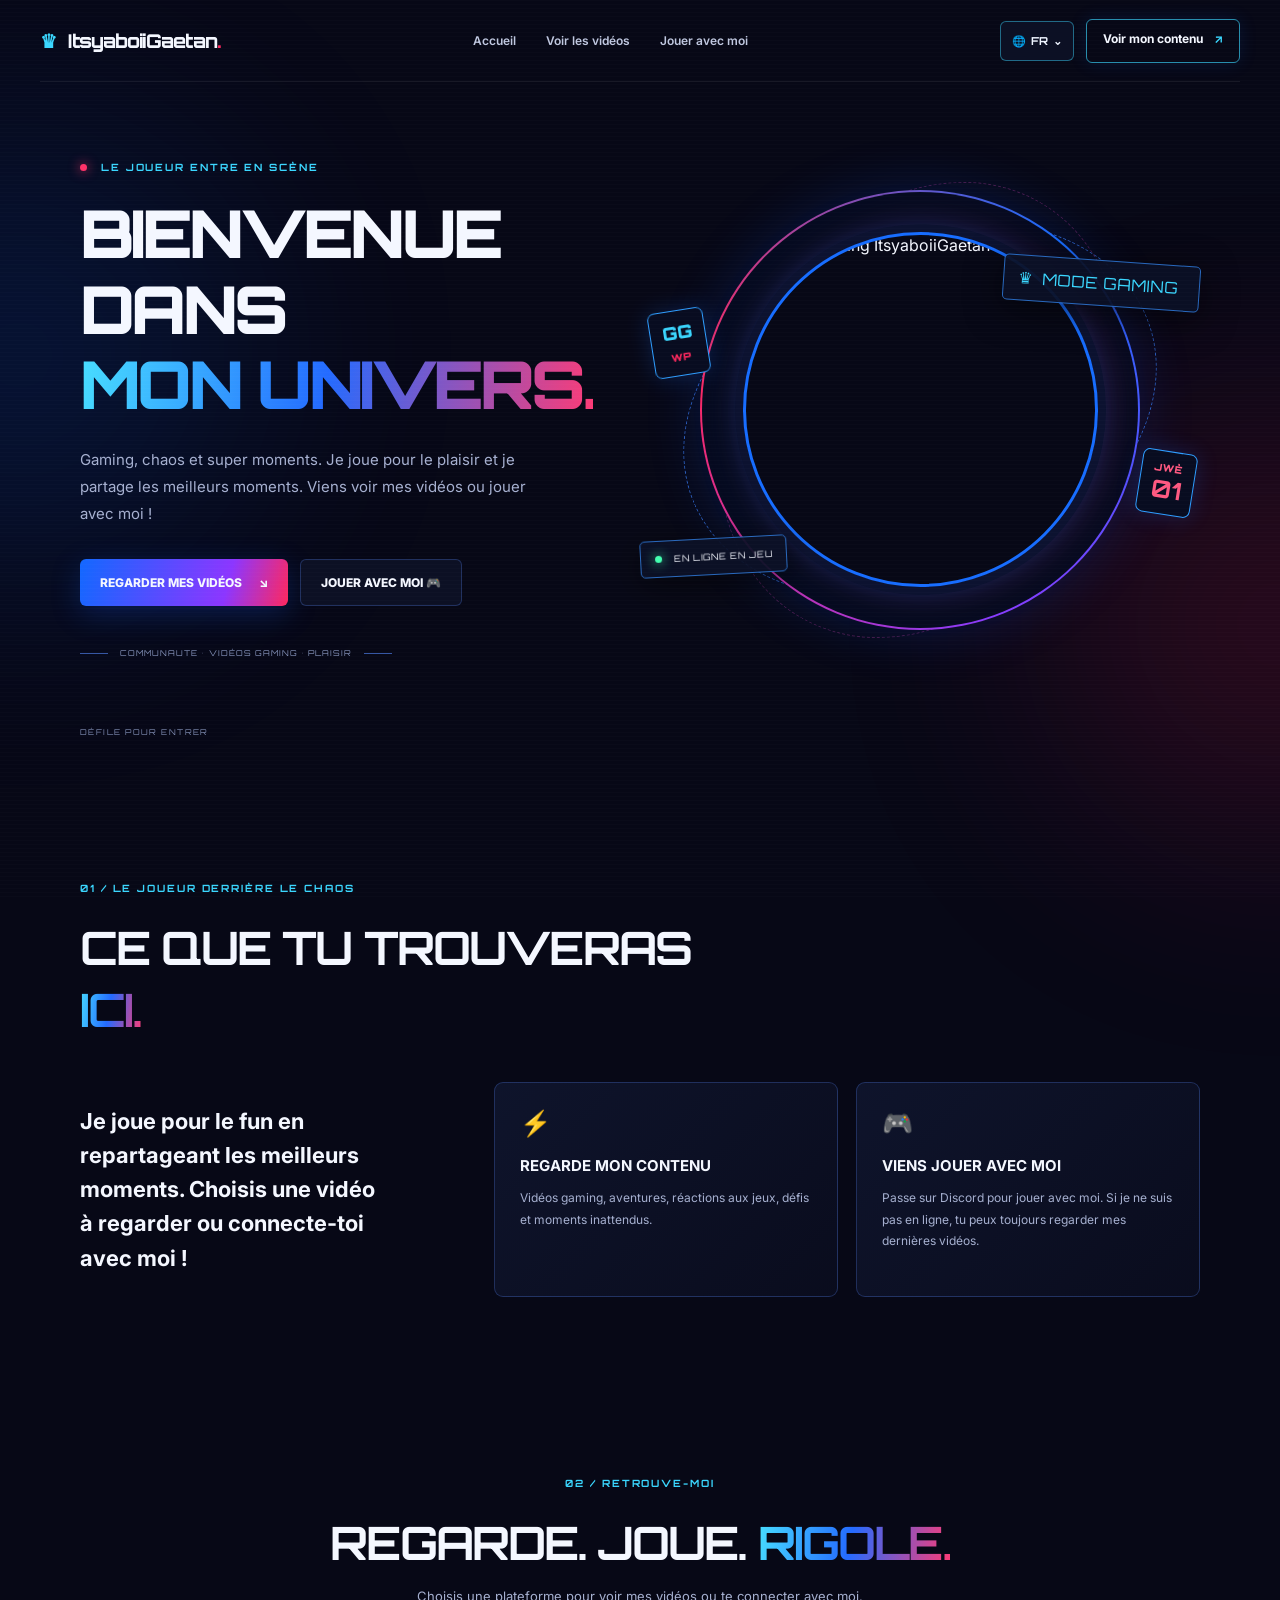
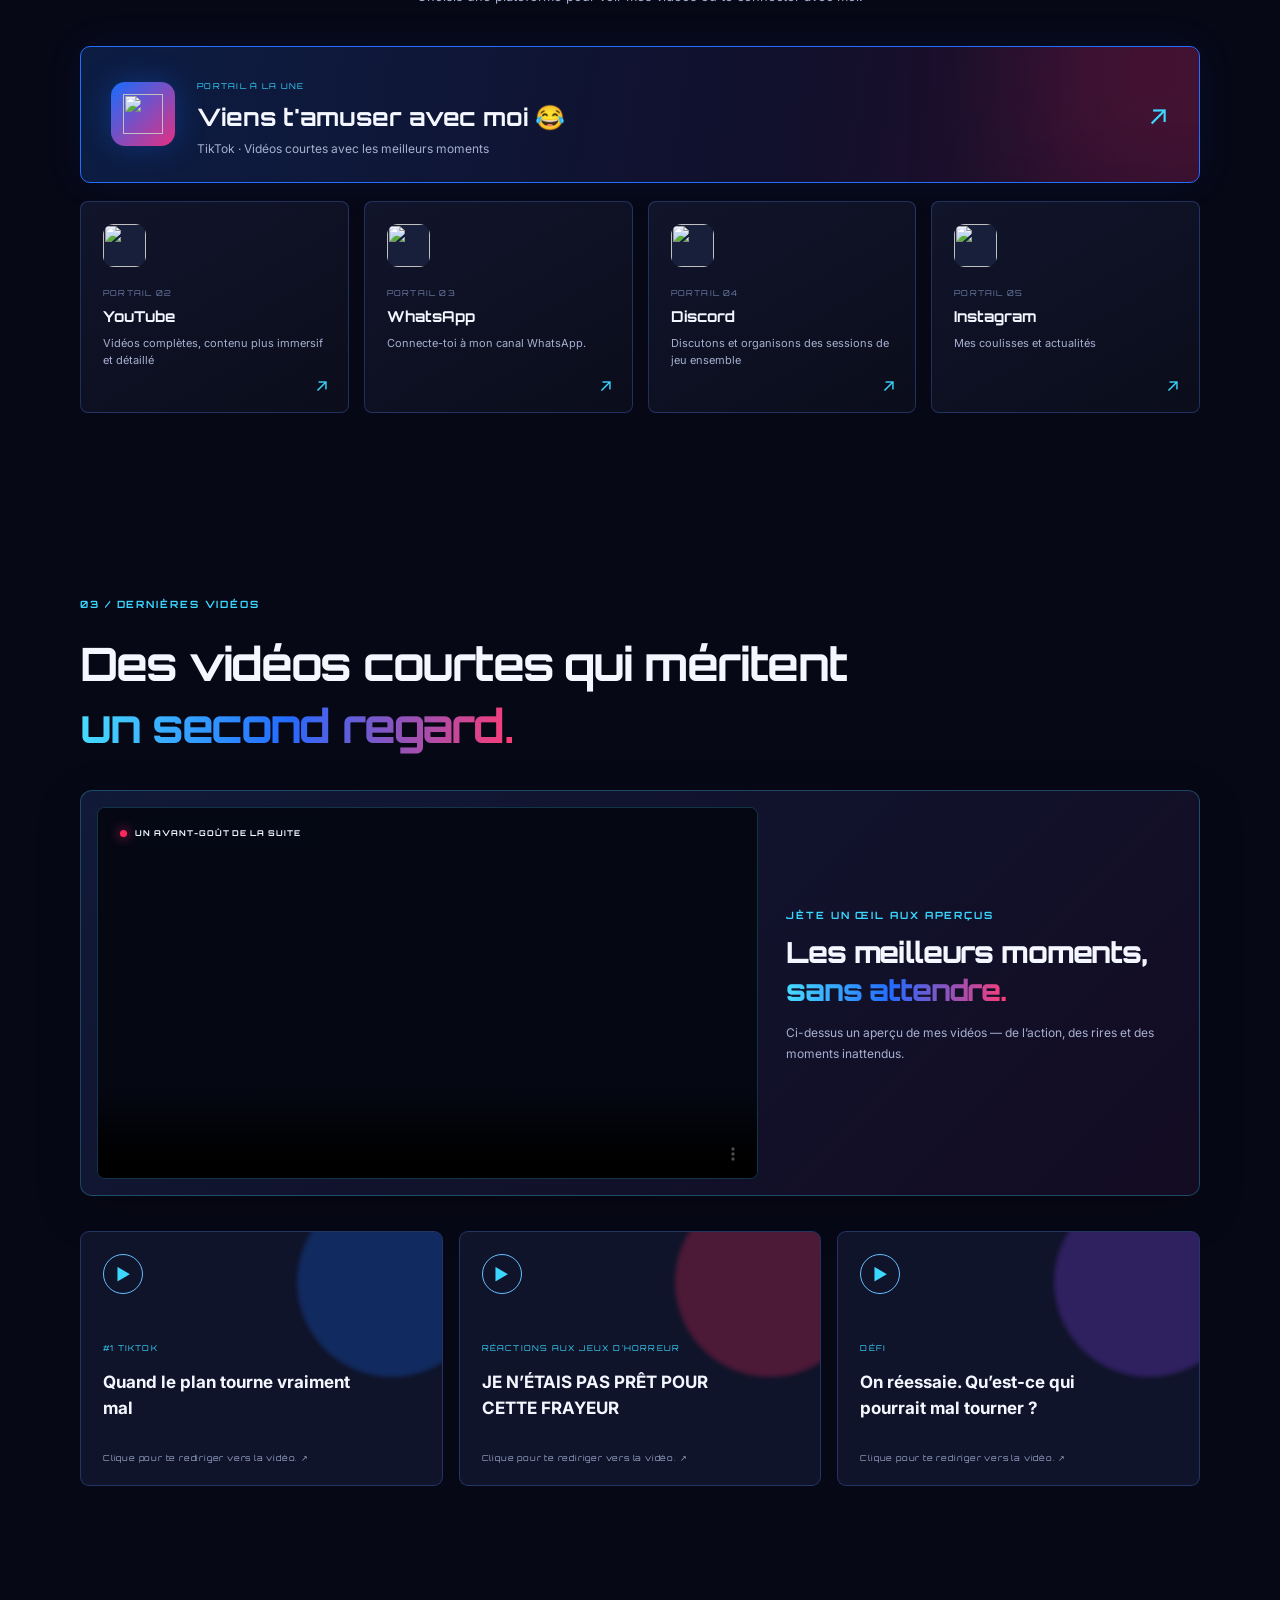
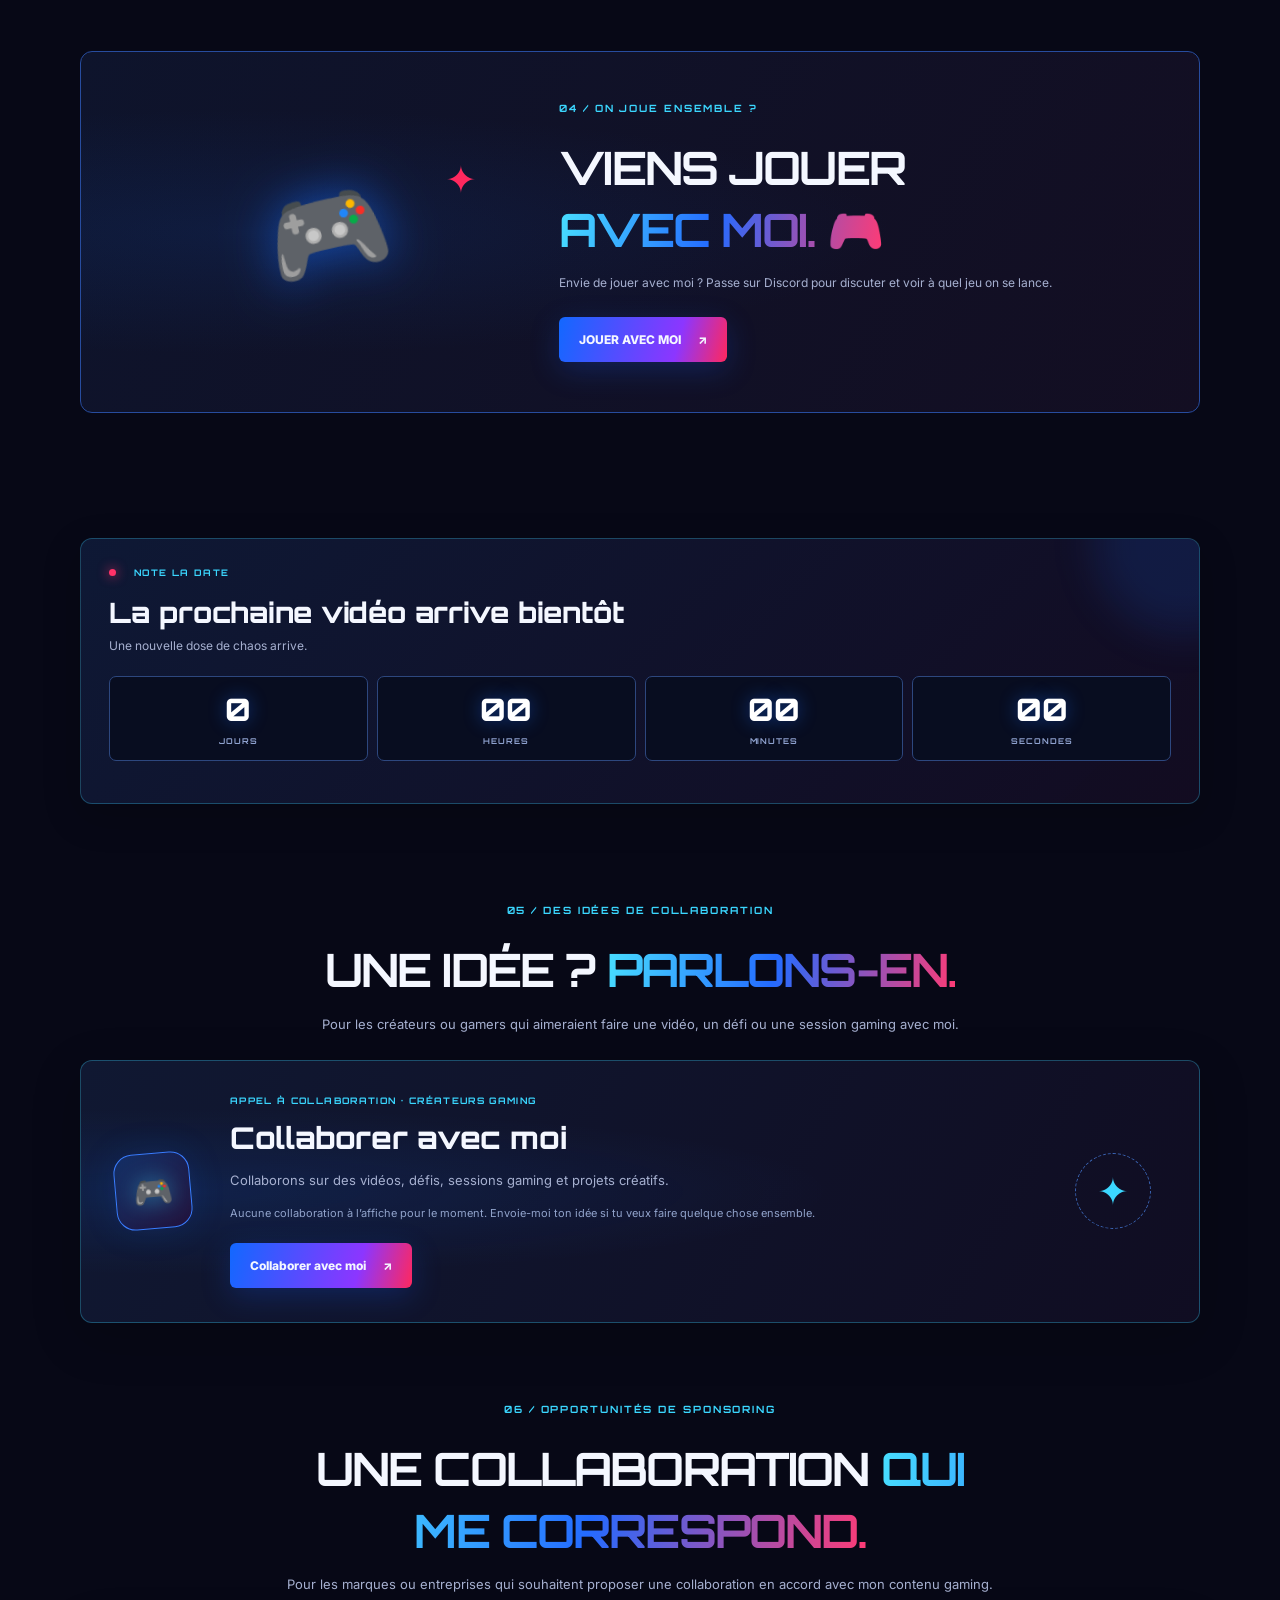
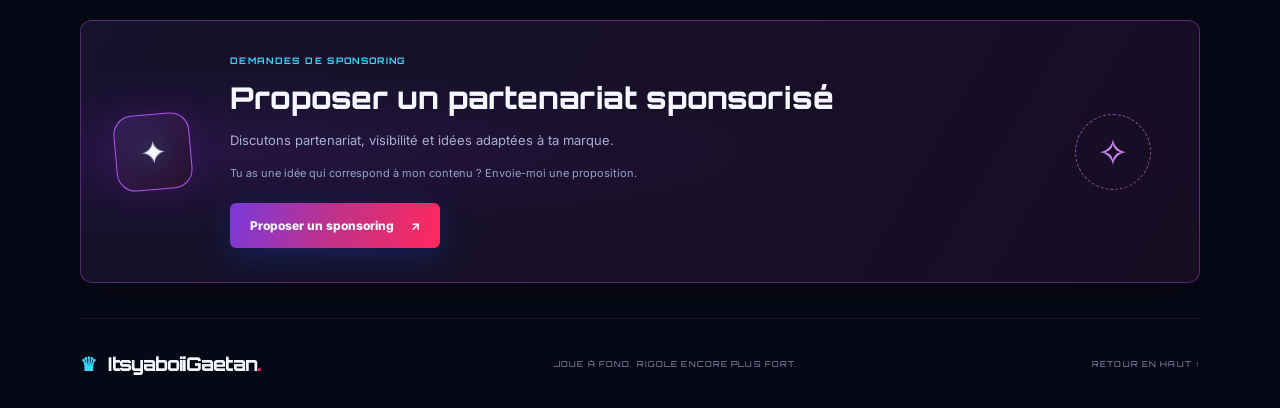
==== index.html @ 063cc1d4 "Upload website files" ====
<!doctype html>
<html lang="fr">
<head>
  <meta charset="utf-8">
  <meta name="viewport" content="width=device-width, initial-scale=1">
  <meta name="theme-color" content="#070816">
  <meta name="description" content="Gaming, vidéos drôles et aventures Roblox avec ItsyaboiiGaetan. Viens regarder mes vidéos ou jouer avec moi.">
  <title>ItsyaboiiGaetan | Gaming Link Page</title>
  <link rel="stylesheet" href="style.css">
  <script src="script.js" defer></script>
  <script src="features.js" defer></script>
  <script src="language.js" defer></script>
</head>
<body>

  <div class="ambient ambient-blue"></div>
  <div class="ambient ambient-red"></div>
  <div class="scanlines" aria-hidden="true"></div>
  <div class="floating-toys" aria-hidden="true">
    <span class="controller controller-one">🎮</span>
    <span class="controller controller-two">🕹️</span>
    <span class="controller controller-three">🎮</span>
    <span class="pixel pixel-one">✦</span>
    <span class="pixel pixel-two">✧</span>
  </div>

  <header class="topbar">
    <a class="wordmark" href="#home" aria-label="Paj dakèy ItsyaboiiGaetan"><span class="crown">♛</span> ItsyaboiiGaetan<span class="wordmark-dot">.</span></a>
    <nav aria-label="Navigasyon prensipal">
      <a href="#home" data-i18n="nav1">Akèy</a>
      <a href="#clips" data-i18n="nav2">Gade videyo</a>
      <a href="#community" data-i18n="nav3">Ann jwe</a>
    </nav>
    <div class="topbar-tools">
      <div class="language-switcher" role="group" aria-label="Chwazi lang">
        <button type="button" class="language-toggle" id="languageToggle" aria-label="Chanje lang" title="Chanje lang">🌐 <span id="currentLanguage">HT</span>⌄</button>
        <div class="language-menu" id="languageMenu" hidden>
          <button type="button" data-language="ht">🇭🇹 Kreyòl</button>
          <button type="button" data-language="fr">🇫🇷 Français</button>
          <button type="button" data-language="en">🇬🇧 English</button>
        </div>
      </div>
      <a class="top-cta" href="#clips" data-i18n="cta">Vin gade <span>↗</span></a>
    </div>
  </header>

  <main>
    <section class="hero section-wrap" id="home">
      <div class="hero-copy">
        <p class="eyebrow"><span class="live-dot"></span> PREMYE JWE A ANTRE</p>
        <h1 data-editable="Main headline" data-edit-type="rich">BYENVINI NAN<br><span class="gradient-text">MONN MWEN AN.</span></h1>
        <p class="hero-description" data-editable="Hero description">Jwèt, dezòd, moman komik ak echèk ou pap janm bliye. Chwazi pòtay ou epi vin fè pati istwa a.</p>
        <div class="hero-actions">
          <a class="button button-primary" href="#clips" data-editable="Main call-to-action" data-edit-type="link">GADE VIDEYO YO <span>↘</span></a>
          <a class="button button-ghost" href="#community">ANN JWÈT ANSANM 🎮</a>
        </div>
        <div class="hero-status"><span class="status-line"></span><span data-editable="Background game status">ROBLOX • VIDEYO KOUT • KOMINOTE</span><span class="status-line"></span></div>
      </div>
      <div class="hero-art">
        <div class="orbit orbit-outer"></div>
        <div class="orbit orbit-inner"></div>
        <div class="hero-ring"></div>
        <div class="hero-avatar-frame">
          <img src="assets/avatar.png" alt="Avatar gaming ItsyaboiiGaetan" class="hero-avatar" data-editable="Main avatar" data-edit-type="image">
        </div>
        <div class="floating-label label-top"><span>♛</span> <span data-editable="Floating background label 1">MÒD KREYATÈ</span></div>
        <div class="floating-label label-bottom"><span class="tiny-pulse"></span> <span data-editable="Floating background label 2">ANLIY NAN JWÈT LA</span></div>
        <div class="hero-sticker sticker-left" data-editable="GGWP background sticker">GG<br><small>WP</small></div>
        <div class="hero-sticker sticker-right" data-editable="Game background sticker">JWÈ<br><strong>01</strong></div>
      </div>
      <a class="scroll-cue" href="#universe"><span></span> DESANN POU ANTRE</a>
    </section>

    <section class="intro section-wrap" id="universe">
      <div class="section-heading">
        <p class="eyebrow">01 / JWÈ A KI DÈYÈ DEZÒD LA</p>
        <h2 data-editable="About heading" data-edit-type="rich">Se pa sèlman yon paj lyen.<br><span class="gradient-text">Se linivè mwen.</span></h2>
      </div>
      <div class="intro-grid">
        <p class="intro-lede" data-editable="About introduction">Se la videyo kout yo ye, ekip la reyini, epi pwochen moman komik la kòmanse.</p>
        <a class="intro-card glass-card" href="#clips">
          <span class="card-icon">⚡</span>
          <h3>Men sa w ap jwenn isit la</h3>
          <p>Montaj gaming komik, avanti Roblox, reyaksyon devan jwèt laterè, defi, ak moun ki fè chak sesyon pi bèl.</p>
        </a>
        <a class="intro-card glass-card" href="https://chat.whatsapp.com/HUxsLB0wQgkABOMzkRu976" target="_blank" rel="noopener noreferrer">
          <span class="card-icon">🎮</span>
          <h3>Chwazi pwochen mouvman ou</h3>
          <p>Ale sou yon platfòm, gade yon videyo kout, oswa rantre nan kominote a. Pwochen pòtay ou a jis anba a.</p>
        </a>
      </div>
    </section>

    <section class="portals section-wrap" id="links">
      <div class="section-heading centered">
        <p class="eyebrow">02 / CHWAZI PÒTAY OU</p>
        <h2 data-editable="Links section heading" data-edit-type="rich">Ki kote n ap <span class="gradient-text">ale?</span></h2>
        <p class="section-subtitle">Pwochen klik ou a ap kòmanse avanti a.</p>
      </div>
      <a class="featured-link" href="https://www.tiktok.com/@itsyaboiigaetan?is_from_webapp=1&sender_device=pc" target="_blank" rel="noopener noreferrer" data-link="tiktok" data-editable="Featured link" data-edit-type="link">
        <div class="featured-icon"><img class="featured-brand-icon" src="assets/tik-tok_icon.png" alt="" aria-hidden="true"></div>
        <div class="featured-copy">
          <span class="featured-tag"><span class="live-dot"></span> PÒTAY AN VEDÈ</span>
          <h3 data-editable="Featured link title">Gade dènye dezòd la</h3>
          <p data-editable="Featured link description">TikTok · Moman komik, montaj ak videyo kout</p>
        </div>
        <div class="featured-arrow">↗</div>
        <div class="featured-glow"></div>
      </a>
      <div class="portal-grid">
        <a class="portal-card" href="https://www.youtube.com/@ItsyaboiiGaetan" target="_blank" rel="noopener noreferrer" data-link="youtube" data-editable="YouTube card" data-edit-type="link">
          <img class="portal-icon" src="assets/youtube_icon.png" alt="" aria-hidden="true"><span class="portal-number">PÒTAY 02</span><h3>YouTube</h3><p>Videyo konplè ak istwa gaming</p><span class="portal-arrow">↗</span>
        </a>
        <a class="portal-card" href="https://chat.whatsapp.com/HUxsLB0wQgkABOMzkRu976" target="_blank" rel="noopener noreferrer" data-link="whatsapp" data-editable="WhatsApp card" data-edit-type="link">
          <img class="portal-icon" src="assets/whatsapp_icon.png" alt="" aria-hidden="true"><span class="portal-number">PÒTAY 03</span><h3>WhatsApp</h3><p data-i18n="whatsappDesc">Ekri m sou WhatsApp</p><span class="portal-arrow">↗</span>
        </a>
        <a class="portal-card" href="https://discord.gg/qbtr7qVmxw" target="_blank" rel="noopener noreferrer" data-link="discord" data-editable="Discord card" data-edit-type="link">
          <img class="portal-icon" src="assets/discord_icon.png" alt="" aria-hidden="true"><span class="portal-number">PÒTAY 04</span><h3>Discord</h3><p>Rankontre ekip la epi pase tan ansanm</p><span class="portal-arrow">↗</span>
        </a>
        <a class="portal-card" href="https://www.instagram.com/itsyaboiigaetan/" target="_blank" rel="noopener noreferrer" data-link="instagram" data-editable="Instagram card" data-edit-type="link">
          <img class="portal-icon" src="assets/instagram_icon.png" alt="" aria-hidden="true"><span class="portal-number">PÒTAY 05</span><h3>Instagram</h3><p>Sa k ap pase dèyè sèn nan ak nouvèl</p><span class="portal-arrow">↗</span>
        </a>
      </div>
      
    </section>

    <section class="clips section-wrap" id="clips">
      <div class="section-heading">
        <p class="eyebrow">03 / DÈNYE TRANSMISYON YO</p>
        <h2 data-editable="Featured clips heading" data-edit-type="rich">Videyo kout ki merite<br><span class="gradient-text">yon lòt gade.</span></h2>
      </div>
      <div class="video-showcase" data-editable="Featured video preview" data-edit-type="video-wrap">
        <div class="video-frame">
          <video class="featured-preview-video" src="assets/featured-preview.mp4" poster="assets/avatar.png" autoplay muted loop playsinline controls preload="metadata" data-editable="Autoplay video preview" data-edit-type="video"></video>
          <div class="video-overlay" aria-hidden="true"><span class="video-live-dot"></span><span>YON TI GOUT NAN SA K AP VINI</span></div>
        </div>
        <div class="video-showcase-copy">
          <p class="eyebrow">GAD YON TI AVAN-GOUT</p>
          <h3>Pi bon moman yo, <span class="gradient-text">san tann.</span></h3>
          <p>Yon ti aperçu videyo mwen yo — aksyon, ri ak moman ou pa t ap atann.</p>
        </div>
      </div>
      <div class="clip-grid">
        <a class="clip-card clip-blue" href="#links" data-editable="Funny moments clip" data-edit-type="link"><div class="clip-play">▶</div><span class="clip-type">MOMAN KOMIK</span><h3>Lè plan an vire mal anpil</h3><span class="clip-bottom">AJOUTE LYEN VIDEYO OU ↗</span></a>
        <a class="clip-card clip-red" href="#links" data-editable="Horror reaction clip" data-edit-type="link"><div class="clip-play">▶</div><span class="clip-type">REAKSYON DEVAN LATERÈ</span><h3>M PA T PARE POU SÈL LATERÈ SA A</h3><span class="clip-bottom">AJOUTE LYEN VIDEYO OU ↗</span></a>
        <a class="clip-card clip-purple" href="#links" data-editable="Challenge clip" data-edit-type="link"><div class="clip-play">▶</div><span class="clip-type">DEFI</span><h3>Ann eseye yon lòt fwa. Kisa ki ka mal pase?</h3><span class="clip-bottom">AJOUTE LYEN VIDEYO OU ↗</span></a>
      </div>
    </section>

    <section class="community section-wrap" id="community">
      <div class="community-panel">
        <div class="community-art" aria-hidden="true"><span class="big-controller">🎮</span><span class="community-spark">✦</span></div>
        <div class="community-copy">
          <p class="eyebrow">04 / REYINI AK EKIP LA</p>
          <h2 data-editable="Kominote heading" data-edit-type="rich">Jwèt la pi bèl<br><span class="gradient-text">lè ou ladan l.</span></h2>
          <p>Rantre nan kominote a, pataje ri yo, epi vin la pou pwochen avanti a.</p>
          <a class="button button-primary" href="https://discord.gg/qbtr7qVmxw" target="_blank" rel="noopener noreferrer" data-link="discord" data-editable="Kominote button" data-edit-type="link">Rantre nan kominote a <span>↗</span></a>
        </div>
      </div>
    </section>
    <section class="event-section section-wrap" aria-label="Event countdown">
      <div class="event-panel">
        <div class="event-topline"><span class="live-dot"></span><span data-i18n="eventEyebrow">PWOCHEN EVÈNMAN AN</span></div>
        <h2 id="eventName" data-i18n="eventName">Pwochen gwo moman an</h2>
        <p class="event-subtitle" data-i18n="eventSubtitle">Kenbe je w sou dat la.</p>
        <div class="countdown-grid" id="countdown" data-target="2026-10-23T19:00:00" aria-label="Countdown">
          <div class="countdown-unit"><strong id="countDays">--</strong><span data-i18n="days">JOU</span></div>
          <div class="countdown-unit"><strong id="countHours">--</strong><span data-i18n="hours">ÈDTAN</span></div>
          <div class="countdown-unit"><strong id="countMinutes">--</strong><span data-i18n="minutes">MINIT</span></div>
          <div class="countdown-unit"><strong id="countSeconds">--</strong><span data-i18n="seconds">SEGOND</span></div>
        </div>
      </div>
    </section>

    <section class="collab-section section-wrap" id="partners">
      <div class="section-heading centered">
        <p class="eyebrow" data-i18n="partnersEyebrow">05 / ANN KOLABORE</p>
        <h2 data-i18n="partnersTitle">Vin fè pati <span class="gradient-text">ekip la.</span></h2>
        <p class="section-subtitle" data-i18n="partnersDesc">Ou se yon gamer oswa yon kreyatè? Ann kreye bèl bagay ansanm epi grandi ansanm.</p>
      </div>
      <article class="collab-card partner-card">
        <div class="collab-icon"><span class="icon-glyph" aria-hidden="true">🎮</span></div>
        <div class="collab-copy"><span class="collab-tag" data-i18n="partnerTag">OPEN CALL · GAMING CREATORS</span><h3 data-i18n="partnerCardTitle">Become a Partner</h3><p data-i18n="partnerCardDesc">Kolabore sou videyo, defi, sesyon gaming ak lòt pwojè kreyatif.</p><p class="collab-empty" data-i18n="partnerEmpty">Pa gen patnè anonse pou kounye a — petèt se ou menm k ap premye a.</p><a class="button button-primary" href="partner-application.html" data-i18n="partnerButton">Be a Partner <span>↗</span></a></div>
        <div class="collab-orbit" aria-hidden="true">✦</div>
      </article>
    </section>

    <section class="collab-section sponsors-section section-wrap" id="sponsors">
      <div class="section-heading centered">
        <p class="eyebrow" data-i18n="sponsorsEyebrow">06 / OPÒTINITE SPONSOR</p>
        <h2 data-i18n="sponsorsTitle">Ann fè yon bagay <span class="gradient-text">ki make.</span></h2>
        <p class="section-subtitle" data-i18n="sponsorsDesc">Pou mak oswa biznis ki vle sipòte yon kominote gaming k ap grandi.</p>
      </div>
      <article class="collab-card sponsor-card">
        <div class="collab-icon sponsor-icon"><span class="icon-glyph" aria-hidden="true">✦</span></div>
        <div class="collab-copy"><span class="collab-tag" data-i18n="sponsorTag">SPONSORSHIP INQUIRIES</span><h3 data-i18n="sponsorCardTitle">Become a Sponsor</h3><p data-i18n="sponsorCardDesc">Ann pale sou patenarya, vizibilite, ak lide ki ka mache ak mak ou.</p><p class="collab-empty" data-i18n="sponsorEmpty">Premye plas sponsor la poko pran — se moman pa w pou w kontakte nou.</p><a class="button button-primary sponsor-button" href="sponsor-application.html" data-i18n="sponsorButton">Be a Sponsor <span>↗</span></a></div>
        <div class="collab-orbit" aria-hidden="true">✧</div>
      </article>
    </section>

  </main>

  <footer class="footer section-wrap">
    <a class="wordmark" href="#home" data-editable="Footer brand"> <span class="crown">♛</span> ItsyaboiiGaetan<span class="wordmark-dot">.</span></a>
    <p>JWE AK TOUT FÒS OU. RI PI FÒ TOUJOU.</p>
    <a href="#home" class="back-top">TOUNEN ANWO ↑</a>
  </footer>
  <div class="toast" id="toast" role="status" aria-live="polite"></div>
</body>
</html>
---- style.css ----
@import url('https://fonts.googleapis.com/css2?family=Orbitron:wght@400;500;600;700;800;900&family=Inter:wght@400;500;600;700;800&display=swap');
:root{--bg:#070816;--panel:#10132a;--blue:#176dff;--cyan:#3bd7ff;--red:#ff285e;--purple:#8b43ff;--white:#f4f7ff;--muted:#a6b0d0;--line:rgba(88,137,255,.27);--font-head:'Orbitron',sans-serif;--font-body:'Inter',sans-serif}
*{box-sizing:border-box}html{scroll-behavior:smooth;scroll-padding-top:90px}body{margin:0;background:var(--bg);color:var(--white);font-family:var(--font-body);overflow-x:hidden}a{color:inherit;text-decoration:none}.ambient{position:fixed;width:440px;height:440px;border-radius:50%;filter:blur(130px);opacity:.15;pointer-events:none;z-index:-2}.ambient-blue{background:#005dff;left:-200px;top:15%}.ambient-red{background:#ff174d;right:-220px;top:45%}.scanlines{position:fixed;inset:0;pointer-events:none;z-index:10;opacity:.035;background:repeating-linear-gradient(0deg,transparent 0 3px,#fff 4px)}.section-wrap{width:min(1120px,calc(100% - 44px));margin-inline:auto}.topbar{height:82px;display:flex;align-items:center;justify-content:space-between;width:min(1200px,calc(100% - 44px));margin:auto;border-bottom:1px solid rgba(255,255,255,.07);position:relative;z-index:12}.wordmark{font-family:var(--font-head);font-weight:800;letter-spacing:-.04em;font-size:19px}.crown{color:var(--cyan);margin-right:7px}.wordmark-dot{color:var(--red)}nav{display:flex;gap:30px;color:#c0c8e0;font-size:12px;font-weight:600}nav a:hover,.back-top:hover{color:var(--cyan)}.top-cta{border:1px solid rgba(59,215,255,.65);padding:11px 16px;border-radius:6px;font-size:12px;font-weight:700;box-shadow:0 0 18px #176dff20}.top-cta span{color:var(--cyan);margin-left:8px}.hero{min-height:690px;display:grid;grid-template-columns:1fr 1fr;align-items:center;position:relative;padding:55px 0 90px}.hero-copy{position:relative;z-index:2}.eyebrow{font-family:var(--font-head);font-size:10px;letter-spacing:.19em;color:var(--cyan);font-weight:700;margin:0 0 22px}.live-dot,.tiny-pulse{display:inline-block;width:7px;height:7px;border-radius:50%;background:#ff3268;box-shadow:0 0 12px #ff3268;margin-right:9px;animation:pulse 1.8s infinite}.hero h1{font-family:var(--font-head);font-size:clamp(38px,5.2vw,66px);line-height:1.15;letter-spacing:-.055em;margin:0 0 24px;font-weight:900}.gradient-text{background:linear-gradient(100deg,#48dfff 0%,#246bff 48%,#ff3b75 100%);-webkit-background-clip:text;background-clip:text;color:transparent}.hero-description{max-width:475px;line-height:1.8;color:var(--muted);font-size:15px}.hero-actions{display:flex;gap:12px;flex-wrap:wrap;margin-top:32px}.button{display:inline-flex;align-items:center;justify-content:center;gap:17px;padding:15px 20px;border-radius:6px;font-weight:800;font-size:12px;transition:transform .25s,box-shadow .25s}.button:hover{transform:translateY(-3px)}.button-primary{background:linear-gradient(105deg,#1268ff,#8c36ff 70%,#ff285e);box-shadow:0 8px 30px #155cff3a}.button-primary:hover{box-shadow:0 8px 34px #176dff75}.button-ghost{border:1px solid var(--line);background:#0c1024}.hero-status{display:flex;align-items:center;gap:12px;margin-top:42px;font-family:var(--font-head);font-size:8px;letter-spacing:.13em;color:#8795bd}.status-line{width:28px;height:1px;background:#3657a4}.hero-art{position:relative;min-height:500px;display:grid;place-items:center}.hero-ring{position:absolute;width:min(440px,95%);aspect-ratio:1;border:2px solid transparent;border-radius:50%;background:linear-gradient(#070816,#070816) padding-box,conic-gradient(from 40deg,#176dff,#893cff,#ff285e,#176dff) border-box;box-shadow:0 0 55px #155cff30,inset 0 0 35px #155cff14;animation:slowspin 24s linear infinite}.orbit{position:absolute;border:1px dashed #2c5cb7;border-radius:50%;transform:rotate(-22deg)}.orbit-outer{width:490px;height:355px}.orbit-inner{width:375px;height:480px;transform:rotate(30deg);border-color:#8d2d7b77}.hero-avatar-frame{width:min(355px,76%);aspect-ratio:1;position:relative;z-index:1;border-radius:50%;overflow:hidden;border:3px solid #176dff;box-shadow:0 0 0 8px #0c1230,0 0 45px #176dff65,10px 0 50px #ff285e25}.hero-avatar{width:100%;height:100%;object-fit:cover;object-position:center}.floating-label{position:absolute;z-index:3;background:#0b1026eF;border:1px solid #2868bd;padding:12px 14px;border-radius:5px;font-family:var(--font-head);font-size:9px;letter-spacing:.1em;box-shadow:0 8px 35px #0008}.label-top{top:20%;right:0;transform:rotate(4deg)}.label-top span{color:var(--cyan);font-size:16px;margin-right:6px}.label-bottom{bottom:17%;left:0;transform:rotate(-3deg)}.label-bottom .tiny-pulse{background:#43ffb0;box-shadow:0 0 12px #43ffb0}.hero-sticker{position:absolute;z-index:2;font-family:var(--font-head);font-weight:900;font-size:18px;text-align:center;color:var(--cyan);border:1px solid #2e9dff;border-radius:7px;padding:10px 12px;background:#080c20;box-shadow:0 0 22px #176dff33;transform:rotate(-9deg)}.hero-sticker small{font-size:10px;color:var(--red)}.sticker-left{left:2%;top:30%}.sticker-right{right:1%;bottom:29%;font-size:10px;color:#ff5981;transform:rotate(9deg)}.sticker-right strong{font-size:24px}.scroll-cue{position:absolute;bottom:35px;left:0;display:flex;align-items:center;gap:12px;font-family:var(--font-head);font-size:8px;letter-spacing:.18em;color:#7f8cb2}.scroll-cue span{width:20px;height:30px;border:1px solid #42639f;border-radius:12px;position:relative}.scroll-cue span:after{content:'';position:absolute;width:3px;height:6px;background:var(--cyan);top:5px;left:7px;border-radius:4px;animation:scroll 1.5s infinite}.intro{padding:110px 0 80px}.section-heading h2,.community h2{font-family:var(--font-head);font-size:clamp(28px,4vw,46px);line-height:1.35;letter-spacing:-.04em;margin:0}.intro-grid{display:grid;grid-template-columns:1.15fr 1fr 1fr;gap:18px;margin-top:42px}.intro-lede{font-size:22px;font-weight:700;line-height:1.55;align-self:center;max-width:310px}.glass-card{padding:25px;border:1px solid var(--line);background:linear-gradient(135deg,#111832c9,#0b0e20c9);border-radius:9px;transition:transform .3s,border-color .3s}.glass-card:hover{transform:translateY(-5px);border-color:#328cff}.card-icon{font-size:25px}.glass-card h3{font-size:15px;margin:18px 0 10px}.glass-card p,.community-copy>p:not(.eyebrow){font-size:12px;line-height:1.8;color:var(--muted);margin-bottom:0}.portals{padding:100px 0}.centered{text-align:center}.section-subtitle{color:var(--muted);font-size:13px;margin-top:15px}.featured-link{position:relative;display:flex;align-items:center;gap:22px;overflow:hidden;padding:26px 30px;border:1px solid #256eff;border-radius:10px;background:linear-gradient(100deg,#0c1d43,#11102c 62%,#280f2c);margin:42px 0 18px;box-shadow:0 0 40px #176dff13;transition:transform .3s,box-shadow .3s}.featured-link:hover{transform:translateY(-4px);box-shadow:0 10px 45px #176dff2b}.featured-brand-icon{width:40px;height:40px;object-fit:contain;display:block}.featured-icon{width:64px;height:64px;display:grid;place-items:center;flex-shrink:0;border-radius:14px;background:linear-gradient(135deg,#176dff,#e52f82);font-size:38px;font-weight:900;box-shadow:0 0 30px #176dff50}.featured-copy{position:relative;z-index:1}.featured-tag{font-family:var(--font-head);font-size:8px;letter-spacing:.16em;color:var(--cyan)}.featured-tag .live-dot{width:6px;height:6px}.featured-copy h3{font-family:var(--font-head);font-size:clamp(17px,2.5vw,24px);margin:9px 0}.featured-copy p{font-size:12px;color:var(--muted);margin:0}.featured-arrow{font-size:28px;color:var(--cyan);margin-left:auto;position:relative;z-index:1}.featured-glow{position:absolute;right:-80px;top:-100px;width:250px;height:250px;background:#ff285e25;filter:blur(60px)}.portal-grid{display:grid;grid-template-columns:repeat(4,1fr);gap:15px}.portal-card{position:relative;display:flex;flex-direction:column;align-items:flex-start;min-height:205px;padding:22px;border:1px solid var(--line);border-radius:8px;background:linear-gradient(150deg,#11152b,#0b0d1b);transition:transform .25s,border-color .25s,background .25s;overflow:hidden}.portal-card:before{content:'';position:absolute;inset:0;background:radial-gradient(circle at 100% 0%,#176dff19,transparent 55%);opacity:0;transition:opacity .25s}.portal-card:hover{transform:translateY(-6px);border-color:#318bff;background:#0e1530}.portal-card:hover:before{opacity:1}.portal-icon{width:43px;height:43px;display:grid;place-items:center;border-radius:11px;background:#171f3b;font-size:22px;font-weight:900;margin-bottom:21px;position:relative}.youtube{color:#ff4b65}.roblox{color:white}.discord{color:#9c8aff}.instagram{color:#ff70b7}.portal-number{font-family:var(--font-head);font-size:8px;letter-spacing:.15em;color:#6e7da9}.portal-card h3{font-family:var(--font-head);font-size:15px;margin:9px 0}.portal-card p{font-size:11px;color:var(--muted);line-height:1.6;margin:0 0 20px}.portal-arrow{position:absolute;right:19px;bottom:17px;color:var(--cyan);font-size:18px}.placeholder-note{font-size:10px;color:#7f8aaa;margin-top:15px}.clips{padding:85px 0}.clip-grid{display:grid;grid-template-columns:repeat(3,1fr);gap:16px;margin-top:35px}.clip-card{min-height:255px;border-radius:9px;border:1px solid var(--line);padding:22px;display:flex;flex-direction:column;align-items:flex-start;position:relative;overflow:hidden;background:#10142a;transition:transform .3s}.clip-card:hover{transform:translateY(-5px)}.clip-card:before{content:'';position:absolute;width:190px;height:190px;right:-45px;top:-45px;border-radius:50%;filter:blur(2px);opacity:.25}.clip-blue:before{background:#176dff}.clip-red:before{background:#ff285e}.clip-purple:before{background:#8b43ff}.clip-play{width:40px;height:40px;display:grid;place-items:center;border:1px solid #65bfff;border-radius:50%;color:var(--cyan);margin-bottom:auto;position:relative}.clip-type{font-family:var(--font-head);font-size:8px;letter-spacing:.15em;color:var(--cyan);margin-top:35px}.clip-card h3{font-size:17px;line-height:1.5;max-width:250px;position:relative}.clip-bottom{font-family:var(--font-head);font-size:8px;letter-spacing:.1em;color:#9ba8cc;margin-top:15px}.community{padding:80px 0 110px}.community-panel{display:grid;grid-template-columns:.8fr 1.2fr;align-items:center;gap:35px;padding:50px;border:1px solid #274c9e;border-radius:12px;background:radial-gradient(ellipse at 15% 50%,#123c8838,transparent 48%),linear-gradient(120deg,#0e142c,#130e22);overflow:hidden}.community-art{display:grid;place-items:center;min-height:200px;position:relative}.big-controller{font-size:100px;filter:drop-shadow(0 0 25px #176dff9c);animation:float 4s ease-in-out infinite;transform:rotate(-13deg)}.community-spark{position:absolute;font-size:38px;color:var(--red);right:12%;top:12%;animation:twinkle 2s infinite}.community-copy .button{margin-top:23px}.footer{display:flex;align-items:center;justify-content:space-between;gap:15px;min-height:90px;border-top:1px solid #ffffff13}.footer p,.back-top{font-family:var(--font-head);font-size:8px;letter-spacing:.14em;color:#8e9ab9}.floating-toys{position:fixed;inset:0;pointer-events:none;z-index:1;overflow:hidden}.controller{position:absolute;opacity:0;filter:drop-shadow(0 0 12px #318bff);animation:popAcross 15s ease-in-out infinite}.controller-one{font-size:33px;top:19%;left:-60px;animation-delay:2s}.controller-two{font-size:28px;top:68%;left:-60px;animation-delay:8s}.controller-three{font-size:24px;top:43%;left:-60px;animation-delay:12s}.pixel{position:absolute;color:var(--cyan);opacity:0;animation:sparkle 7s linear infinite}.pixel-one{top:30%;left:8%;font-size:22px}.pixel-two{top:75%;right:9%;font-size:27px;animation-delay:3s}.toast{position:fixed;bottom:24px;left:50%;transform:translate(-50%,20px);opacity:0;background:#101a36;border:1px solid #3bd7ff;color:white;padding:12px 17px;border-radius:8px;font-size:12px;z-index:20;transition:.25s;pointer-events:none}.toast.show{opacity:1;transform:translate(-50%,0)}
@keyframes pulse{50%{opacity:.45;box-shadow:0 0 3px currentColor}}@keyframes slowspin{to{transform:rotate(360deg)}}@keyframes scroll{0%{transform:translateY(0);opacity:1}80%{transform:translateY(12px);opacity:0}100%{opacity:0}}@keyframes float{0%,100%{transform:translateY(0) rotate(-13deg)}50%{transform:translateY(-14px) rotate(-5deg)}}@keyframes twinkle{0%,100%{transform:scale(.8) rotate(0);opacity:.55}50%{transform:scale(1.15) rotate(25deg);opacity:1}}@keyframes sparkle{0%,100%{opacity:0;transform:scale(.6)}30%,65%{opacity:.8;transform:scale(1.1)}}@keyframes popAcross{0%{opacity:0;transform:translate(-40px,0) rotate(-30deg) scale(.5)}8%{opacity:.85}22%{opacity:.85;transform:translate(35vw,-35px) rotate(20deg) scale(1.1)}35%{opacity:0;transform:translate(65vw,35px) rotate(50deg) scale(.6)}100%{opacity:0;transform:translate(100vw,0)}}
@media(max-width:850px){nav{gap:15px}.hero{grid-template-columns:1fr;min-height:auto;padding-top:70px;text-align:center}.hero-copy{order:1}.hero-art{order:0;min-height:390px;margin-bottom:28px}.hero-description{margin-inline:auto}.hero-actions,.hero-status{justify-content:center}.hero-ring{width:330px}.orbit-outer{width:370px;height:290px}.orbit-inner{width:300px;height:390px}.hero-avatar-frame{width:275px}.label-top{right:8%}.label-bottom{left:7%}.sticker-left{left:8%}.sticker-right{right:7%}.scroll-cue{display:none}.intro-grid{grid-template-columns:1fr 1fr}.intro-lede{grid-column:1/-1;max-width:550px}.portal-grid{grid-template-columns:repeat(2,1fr)}.community-panel{padding:35px;grid-template-columns:.7fr 1.3fr}}
@media(max-width:560px){.section-wrap,.topbar{width:calc(100% - 30px)}.topbar{height:70px}.wordmark{font-size:15px}nav{display:none}.top-cta{padding:10px 12px}.hero{padding-top:35px}.hero-art{min-height:320px;margin-bottom:15px}.hero-ring{width:270px}.orbit-outer{width:300px;height:230px}.orbit-inner{width:240px;height:310px}.hero-avatar-frame{width:225px}.label-top{top:12%;right:0}.label-bottom{bottom:10%;left:0}.floating-label{font-size:7px;padding:9px}.hero-sticker{font-size:14px;padding:7px}.hero h1{font-size:clamp(35px,10vw,48px)}.hero-description{font-size:13px}.hero-actions{flex-direction:column;align-items:stretch}.hero-status{font-size:7px;gap:7px}.status-line{width:16px}.intro,.portals,.clips{padding:70px 0}.intro-grid{grid-template-columns:1fr}.intro-lede{font-size:20px}.section-heading h2,.community h2{font-size:29px}.featured-link{padding:20px 16px;gap:14px}.featured-icon{width:49px;height:49px;font-size:30px}.featured-copy p{font-size:10px}.featured-tag{font-size:7px}.portal-grid{gap:10px}.portal-card{padding:16px;min-height:190px}.portal-card h3{font-size:13px}.portal-card p{font-size:10px}.clip-grid{grid-template-columns:1fr}.clip-card{min-height:200px}.community-panel{grid-template-columns:1fr;padding:28px 22px;text-align:center;gap:10px}.community-art{min-height:130px}.big-controller{font-size:75px}.community-copy .eyebrow{margin-bottom:15px}.footer{flex-wrap:wrap;justify-content:center;text-align:center;padding:24px 0}.footer .wordmark{width:100%}.footer p,.back-top{font-size:7px}}
@media(prefers-reduced-motion:reduce){*,*::before,*::after{animation-duration:.01ms!important;animation-iteration-count:1!important;scroll-behavior:auto!important;transition:none!important}}


/* Featured video preview + mobile-first refinements */
.video-showcase{display:grid;grid-template-columns:minmax(0,1.25fr) minmax(240px,.75fr);gap:28px;align-items:center;margin:34px 0 28px;padding:16px;border:1px solid rgba(59,215,255,.28);border-radius:12px;background:linear-gradient(135deg,rgba(17,27,57,.94),rgba(20,12,35,.94));box-shadow:0 14px 45px rgba(0,0,0,.22)}
.video-frame{position:relative;overflow:hidden;aspect-ratio:16/9;border-radius:8px;background:#050713;border:1px solid rgba(59,215,255,.22);min-width:0}
.featured-preview-video{display:block;width:100%;height:100%;object-fit:cover;background:#050713}
.video-overlay{position:absolute;left:12px;top:12px;display:flex;align-items:center;gap:8px;padding:8px 10px;border-radius:4px;background:rgba(5,8,22,.78);font:700 8px var(--font-head);letter-spacing:.12em;color:#f4f7ff;pointer-events:none}
.video-live-dot{width:7px;height:7px;border-radius:50%;background:#ff285e;box-shadow:0 0 12px #ff285e}
.video-showcase-copy{padding:12px 14px 12px 0}.video-showcase-copy .eyebrow{margin-bottom:13px}.video-showcase-copy h3{font:800 clamp(20px,2.6vw,29px)/1.3 var(--font-head);letter-spacing:-.04em;margin:0 0 12px}.video-showcase-copy>p:not(.eyebrow){font-size:12px;line-height:1.8;color:var(--muted)}.video-note{display:block;margin-top:16px;color:#8998bd;font-size:10px;line-height:1.6}.video-note code{color:#66ddff;overflow-wrap:anywhere}
/* Mobile usability: readable copy, comfortable touch targets, and no sideways overflow. */
html{scroll-padding-top:76px}img,video{max-width:100%}button,a{-webkit-tap-highlight-color:transparent}a,button{touch-action:manipulation}.button,.top-cta,.portal-card,.featured-link{min-height:44px}
@media(max-width:850px){.video-showcase{grid-template-columns:1fr;gap:12px}.video-showcase-copy{padding:10px 8px 12px}.video-showcase-copy h3{font-size:clamp(20px,5vw,28px)}}
@media(max-width:560px){.section-wrap,.topbar{width:calc(100% - 28px)}.hero h1{overflow-wrap:break-word}.video-showcase{margin:26px 0 22px;padding:10px;gap:8px}.video-showcase-copy{padding:10px 7px}.video-showcase-copy .eyebrow{font-size:9px;letter-spacing:.12em}.video-showcase-copy>p:not(.eyebrow){font-size:13px}.video-note{font-size:11px}.featured-preview-video{object-fit:cover}}
@media(prefers-reduced-motion:reduce){.featured-preview-video{animation:none}}

/* Language selector */
.topbar-tools{display:flex;align-items:center;gap:12px;position:relative;z-index:15}.language-switcher{position:relative}.language-toggle{display:flex;align-items:center;gap:5px;border:1px solid rgba(59,215,255,.45);background:#0c1024;color:#eef4ff;padding:10px 11px;border-radius:6px;font:700 11px var(--font-head);cursor:pointer;min-height:40px}.language-toggle:hover{border-color:#48dfff;box-shadow:0 0 18px #176dff20}.language-menu{position:absolute;right:0;top:calc(100% + 8px);min-width:145px;padding:6px;border:1px solid #274c9e;border-radius:8px;background:#0b0e20;box-shadow:0 12px 32px #0009;display:grid;gap:4px}.language-menu[hidden]{display:none}.language-menu button{border:0;border-radius:5px;background:transparent;color:#edf3ff;text-align:left;padding:10px;font-size:12px;cursor:pointer}.language-menu button:hover,.language-menu button[aria-pressed="true"]{background:#15264b;color:#55ddff}.topbar-tools .top-cta{white-space:nowrap}
@media(max-width:560px){.topbar-tools{gap:6px}.language-toggle{padding:8px 7px;font-size:10px}.topbar-tools .top-cta{padding:9px 10px;font-size:11px}}

/* Event countdown, partner and sponsor invitation blocks */
.event-section{padding:15px 0 55px}
.event-panel{position:relative;overflow:hidden;border:1px solid rgba(59,215,255,.28);border-radius:12px;padding:28px;background:linear-gradient(135deg,rgba(15,26,55,.94),rgba(19,12,34,.96));box-shadow:0 12px 38px rgba(0,0,0,.2)}
.event-panel:after{content:"";position:absolute;width:180px;height:180px;border-radius:50%;right:-75px;top:-85px;background:#176dff24;filter:blur(20px);pointer-events:none}
.event-topline,.collab-tag{display:flex;align-items:center;gap:9px;font:700 9px var(--font-head);letter-spacing:.15em;color:var(--cyan)}
.event-panel h2{font:800 clamp(19px,2.7vw,28px)/1.3 var(--font-head);margin:17px 0 7px}
.event-subtitle{color:var(--muted);font-size:12px;margin:0}
.countdown-grid{display:grid;grid-template-columns:repeat(4,minmax(0,1fr));gap:9px;margin:23px 0 14px}
.countdown-unit{padding:14px 5px;text-align:center;border:1px solid #2d477e;background:#080d20;border-radius:7px;min-width:0}
.countdown-unit strong{display:block;font:800 clamp(20px,3vw,31px)/1.2 var(--font-head);color:#fff;text-shadow:0 0 18px #176dff70;overflow-wrap:anywhere}
.countdown-unit span{display:block;margin-top:8px;font:700 8px var(--font-head);letter-spacing:.12em;color:#8fa2cf}
.event-date-note{font-size:10px;line-height:1.6;color:#8291b6;margin:0}
.collab-section{padding:45px 0 35px;scroll-margin-top:80px}.collab-section .section-heading{max-width:720px;margin:0 auto 28px}.collab-card{position:relative;display:grid;grid-template-columns:90px minmax(0,1fr) 90px;gap:25px;align-items:center;overflow:hidden;padding:34px;border:1px solid rgba(59,215,255,.3);border-radius:12px;background:radial-gradient(ellipse at 10% 50%,#176dff20,transparent 45%),linear-gradient(120deg,#101832,#100d22);box-shadow:0 15px 50px #0003}
.sponsor-card{border-color:rgba(203,91,255,.35);background:radial-gradient(ellipse at 10% 50%,#a32cff1d,transparent 45%),linear-gradient(120deg,#15122b,#180d23)}
.collab-icon{width:76px;height:76px;display:grid;place-items:center;border:1px solid #397cff;border-radius:19px;background:linear-gradient(140deg,#132f65,#21113b);box-shadow:0 0 35px #176dff25;transform:rotate(-5deg)}.sponsor-icon{border-color:#b354ee;background:linear-gradient(140deg,#322057,#29102f);box-shadow:0 0 35px #a32cff25}.icon-glyph{font-size:32px;filter:drop-shadow(0 0 12px #3bd7ff80)}
.collab-copy{position:relative;z-index:1}.collab-copy h3{font:800 clamp(21px,3vw,30px)/1.3 var(--font-head);margin:12px 0}.collab-copy p{max-width:650px;font-size:13px;line-height:1.8;color:var(--muted);margin:0 0 12px}.collab-copy .collab-empty{font-size:11px;color:#91a3cb}.collab-copy .button{margin-top:7px}.sponsor-button{background:linear-gradient(105deg,#7939db,#c33188,#ff285e)}.collab-orbit{width:76px;height:76px;display:grid;place-items:center;border:1px dashed #3c68bb;border-radius:50%;font-size:38px;color:var(--cyan);animation:slowspin 18s linear infinite}.sponsor-card .collab-orbit{color:#d48aff;border-color:#9951bd}
@media(max-width:700px){.event-section{padding-bottom:35px}.collab-card{grid-template-columns:62px minmax(0,1fr);gap:17px;padding:23px}.collab-icon{width:58px;height:58px;border-radius:14px}.icon-glyph{font-size:25px}.collab-orbit{display:none}.collab-copy h3{font-size:21px}.collab-copy p{font-size:12px}}
@media(max-width:420px){.event-panel{padding:20px}.countdown-grid{gap:5px}.countdown-unit{padding:12px 2px}.countdown-unit strong{font-size:21px}.countdown-unit span{font-size:7px}.collab-card{padding:18px;grid-template-columns:1fr}.collab-icon{margin-bottom:2px}}


/* Text-based Roblox portal mark */
.portal-icon-text{display:grid;place-items:center;background:#f2f2f2;color:#111;font-weight:900;font-family:Arial,sans-serif;font-size:25px;line-height:1;border-radius:10px;}
.intro-card{display:block}
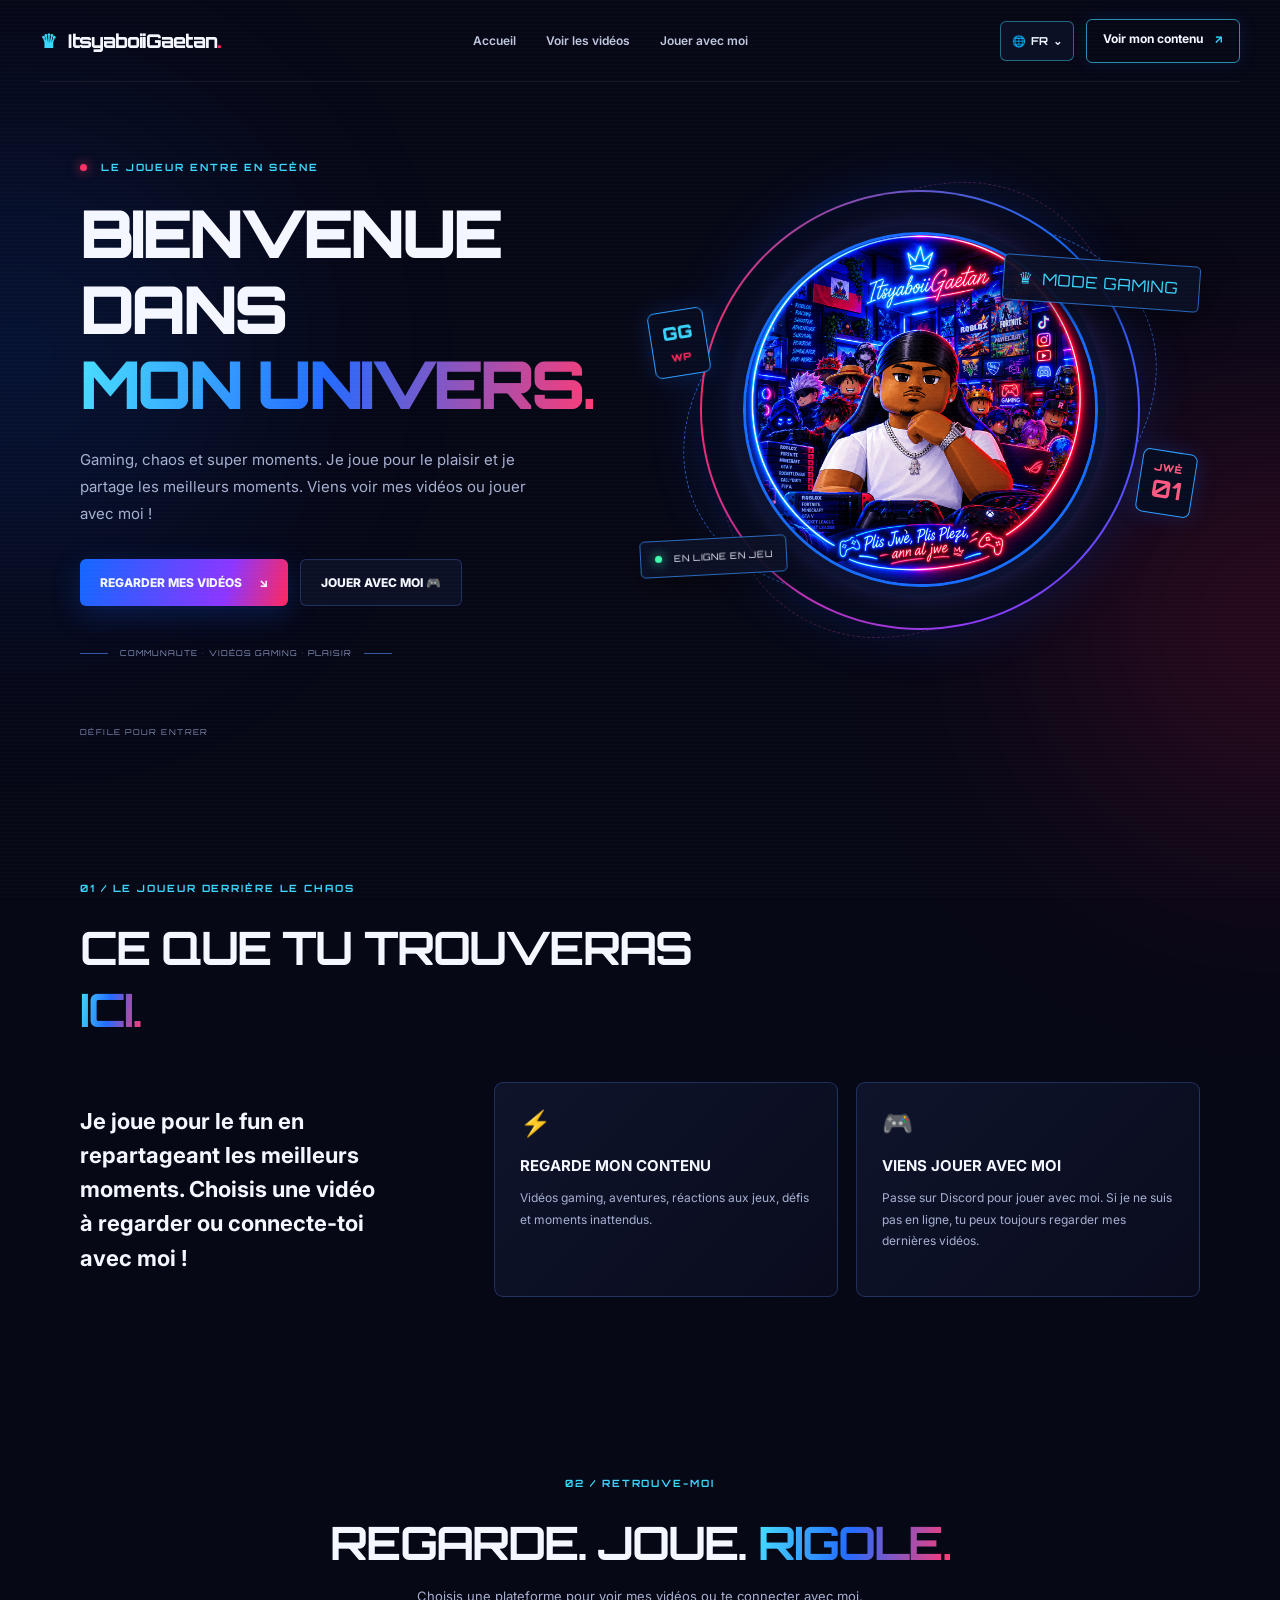
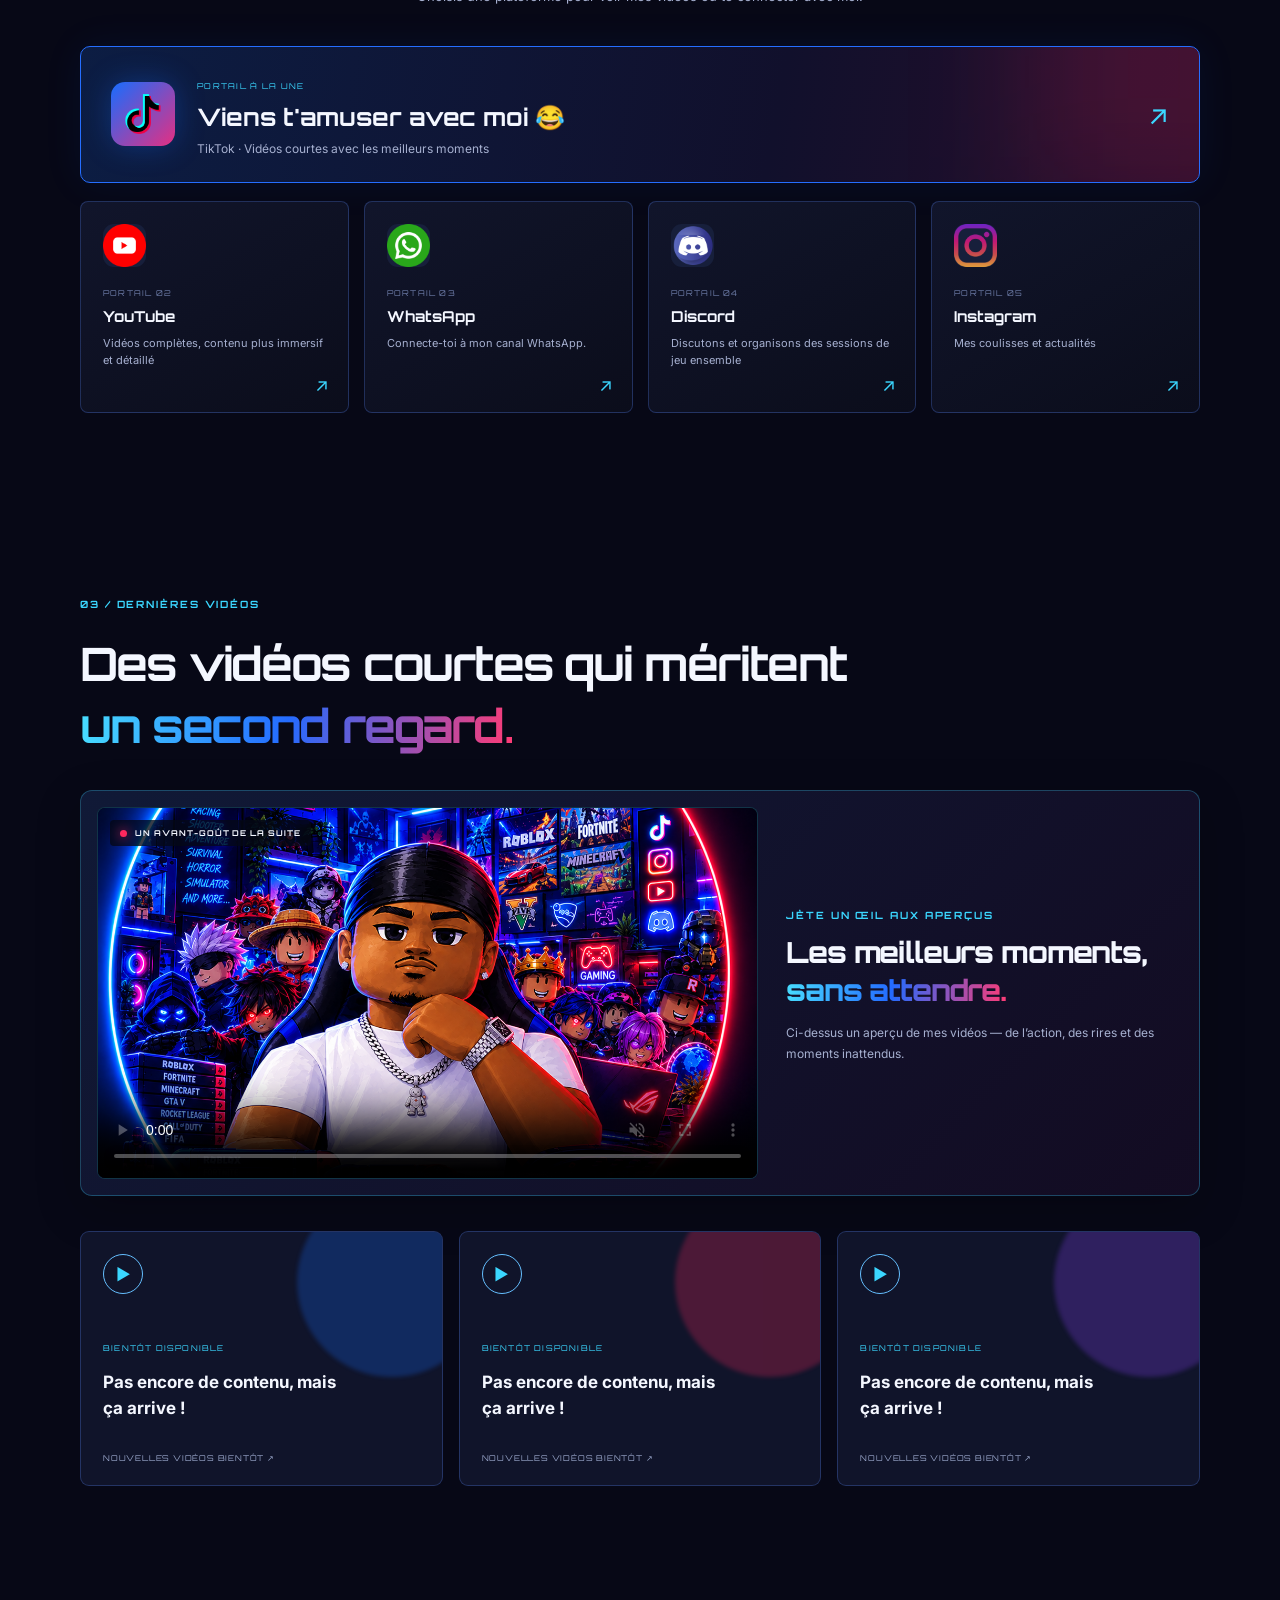
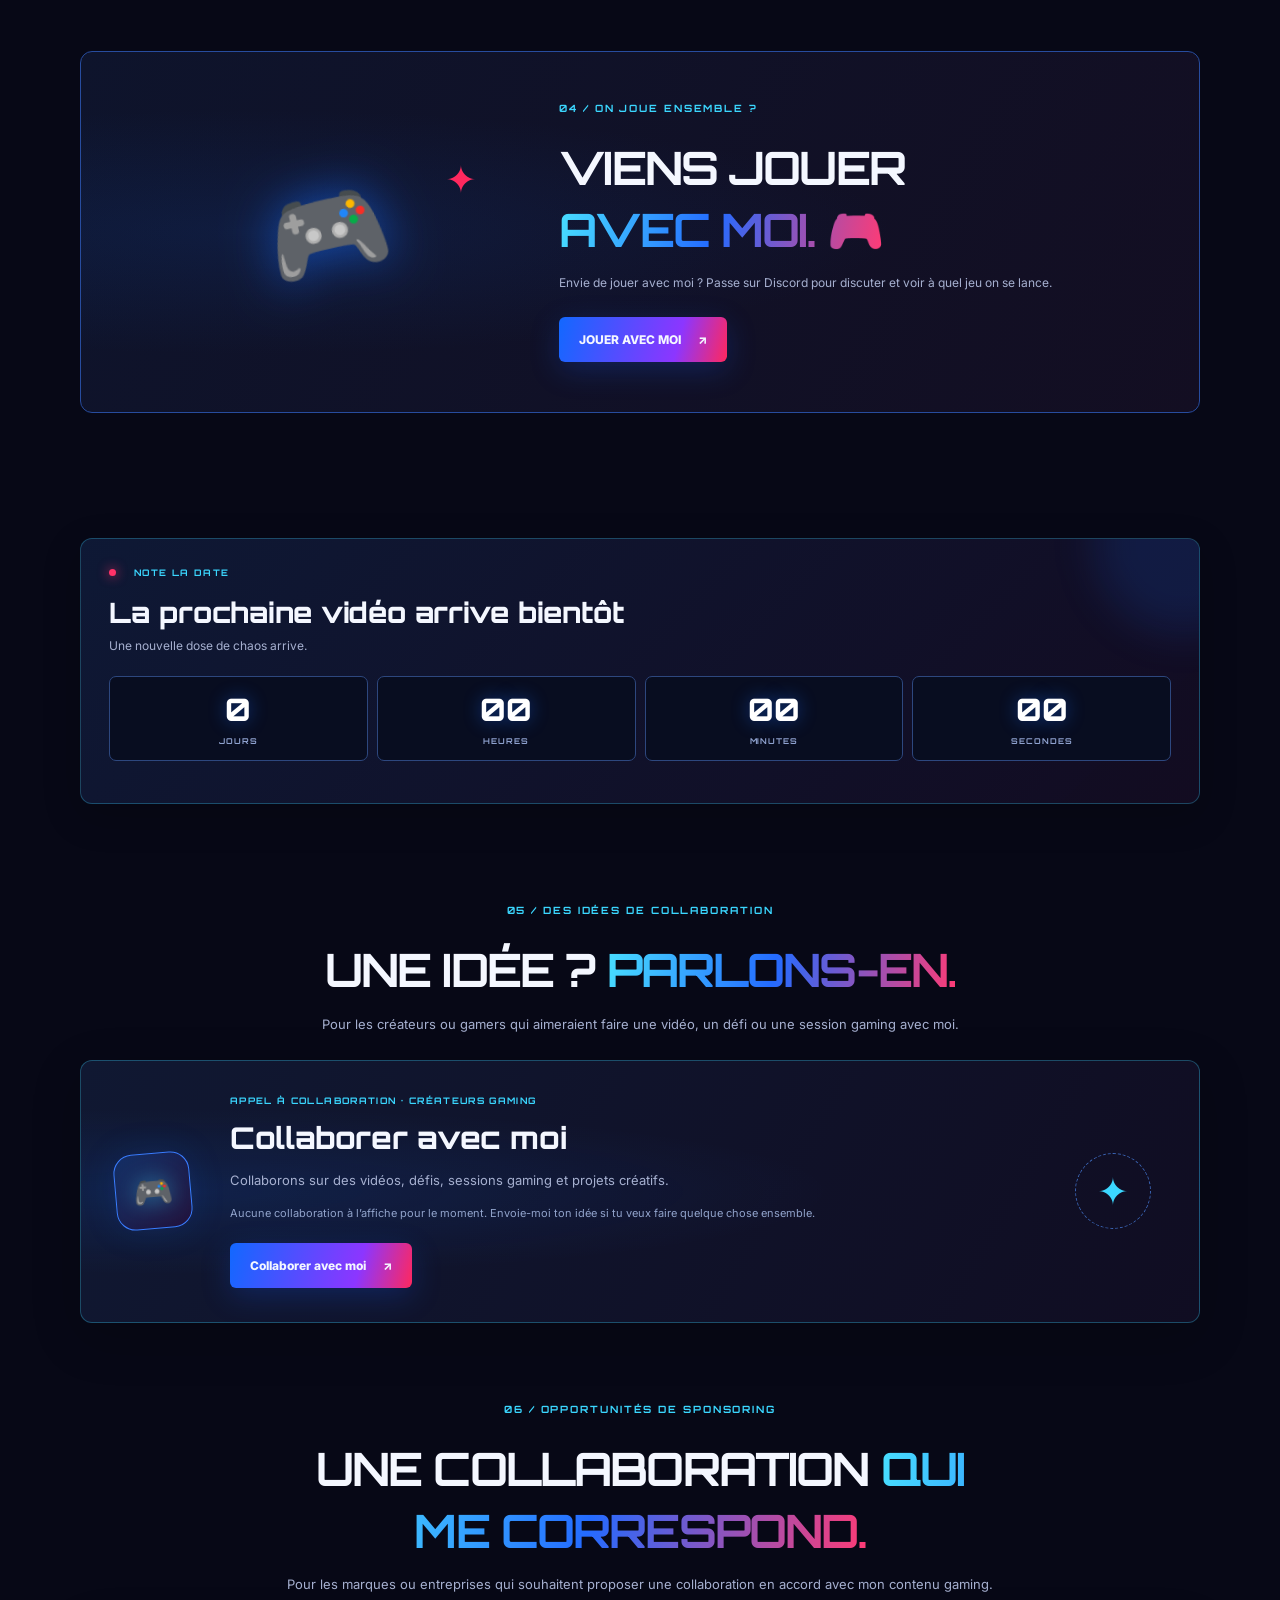
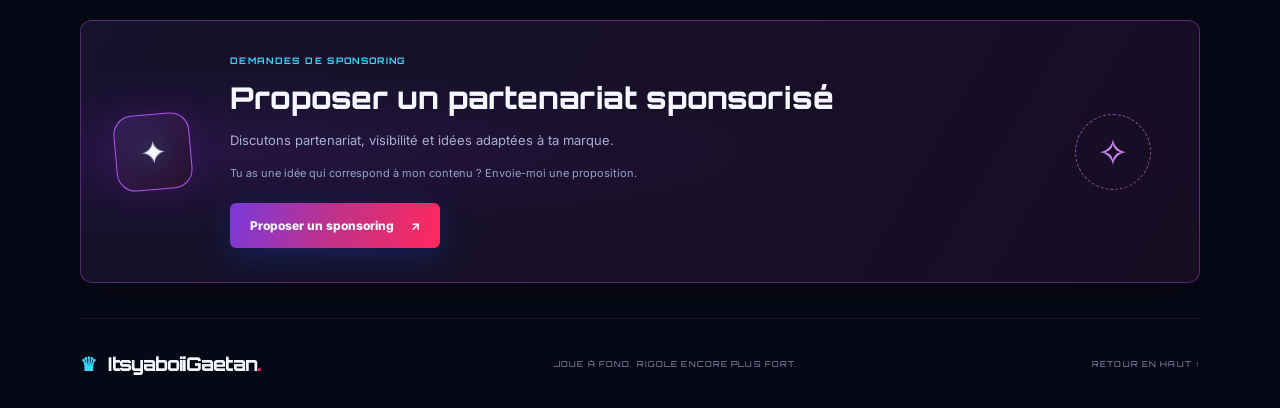
==== commit 6fce3ced: "Replace empty clip titles with coming soon message" ====
--- a/index.html
+++ b/index.html
@@ -141,9 +141,9 @@
         </div>
       </div>
       <div class="clip-grid">
-        <a class="clip-card clip-blue" href="#links" data-editable="Funny moments clip" data-edit-type="link"><div class="clip-play">▶</div><span class="clip-type">MOMAN KOMIK</span><h3>Lè plan an vire mal anpil</h3><span class="clip-bottom">AJOUTE LYEN VIDEYO OU ↗</span></a>
-        <a class="clip-card clip-red" href="#links" data-editable="Horror reaction clip" data-edit-type="link"><div class="clip-play">▶</div><span class="clip-type">REAKSYON DEVAN LATERÈ</span><h3>M PA T PARE POU SÈL LATERÈ SA A</h3><span class="clip-bottom">AJOUTE LYEN VIDEYO OU ↗</span></a>
-        <a class="clip-card clip-purple" href="#links" data-editable="Challenge clip" data-edit-type="link"><div class="clip-play">▶</div><span class="clip-type">DEFI</span><h3>Ann eseye yon lòt fwa. Kisa ki ka mal pase?</h3><span class="clip-bottom">AJOUTE LYEN VIDEYO OU ↗</span></a>
+        <a class="clip-card clip-blue" href="#links" data-editable="Funny moments clip" data-edit-type="link"><div class="clip-play">▶</div><span class="clip-type">KONTNI AP VINI BYENTO</span><h3>Poko gen kontni, men l ap vini byento!</h3><span class="clip-bottom">NOUVO VIDEYO BYENTO ↗</span></a>
+        <a class="clip-card clip-red" href="#links" data-editable="Horror reaction clip" data-edit-type="link"><div class="clip-play">▶</div><span class="clip-type">KONTNI AP VINI BYENTO</span><h3>Poko gen kontni, men l ap vini byento!</h3><span class="clip-bottom">NOUVO VIDEYO BYENTO ↗</span></a>
+        <a class="clip-card clip-purple" href="#links" data-editable="Challenge clip" data-edit-type="link"><div class="clip-play">▶</div><span class="clip-type">KONTNI AP VINI BYENTO</span><h3>Poko gen kontni, men l ap vini byento!</h3><span class="clip-bottom">NOUVO VIDEYO BYENTO ↗</span></a>
       </div>
     </section>
 
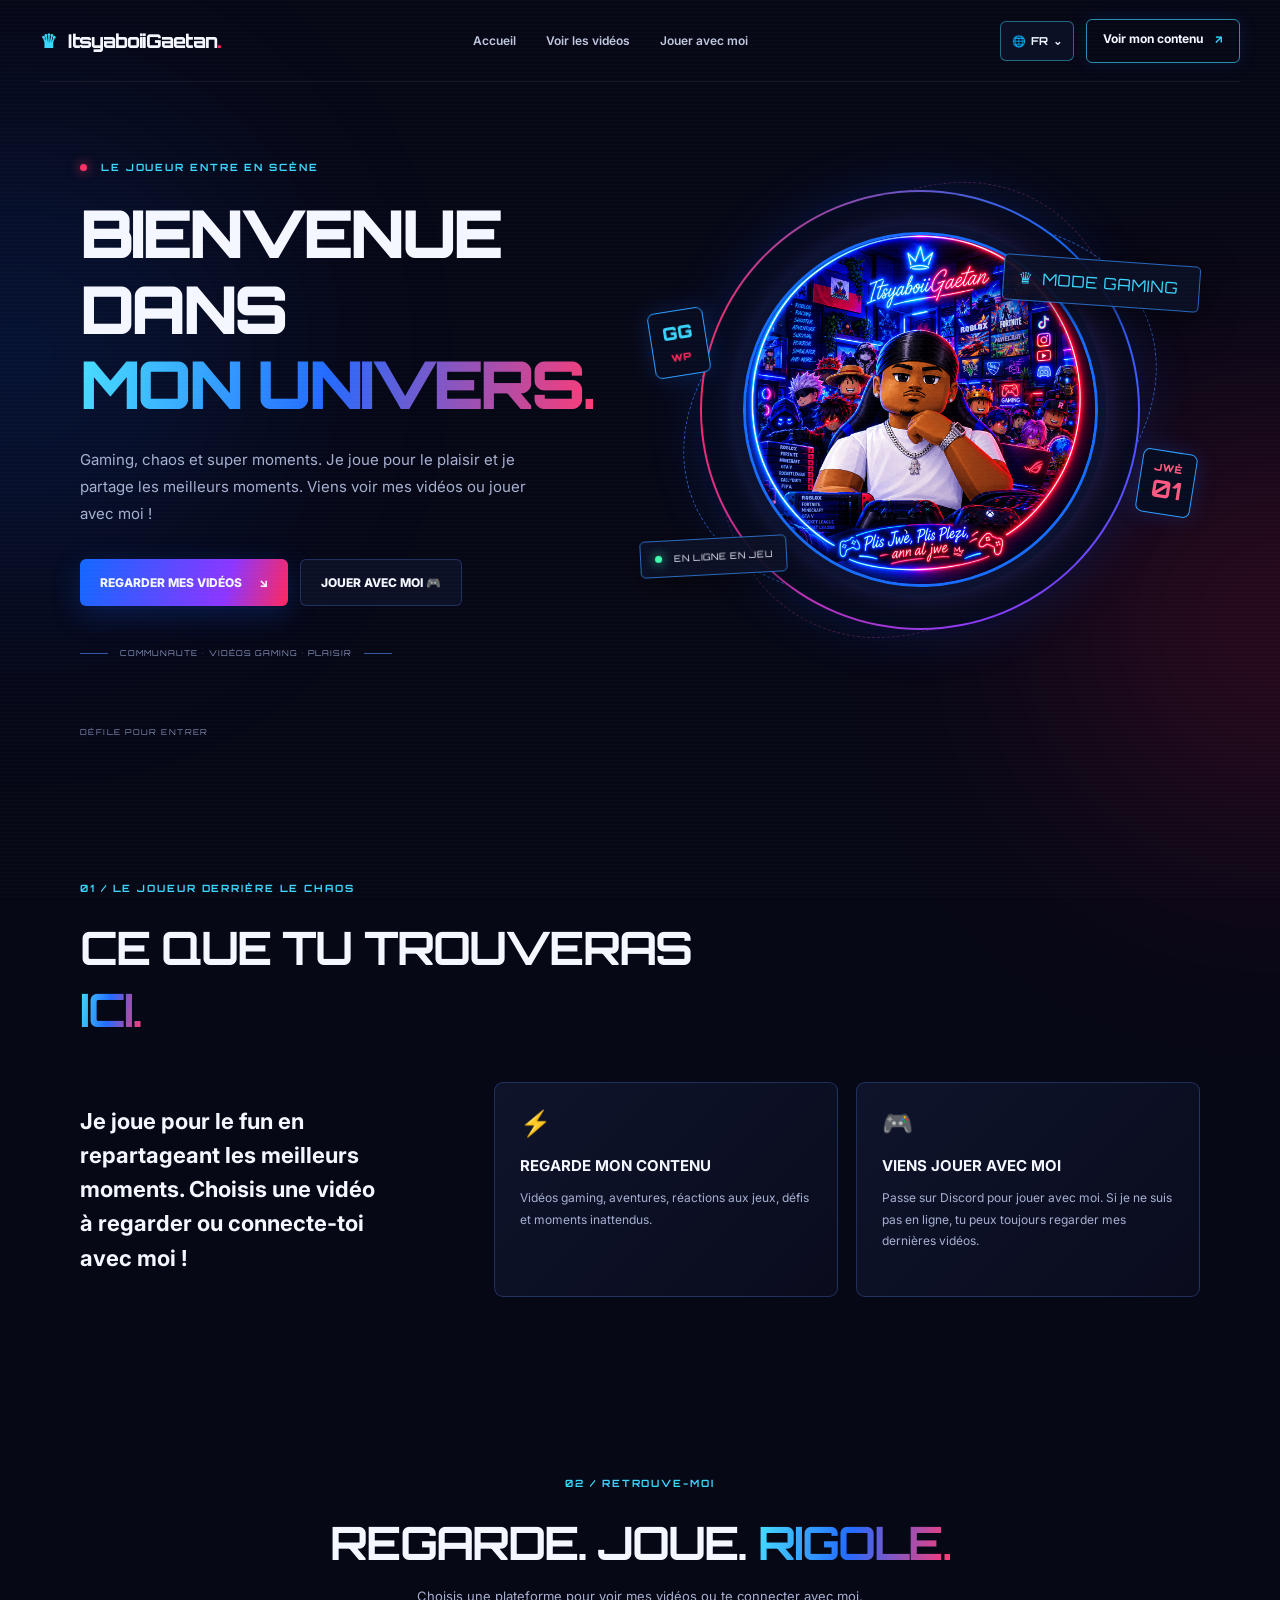
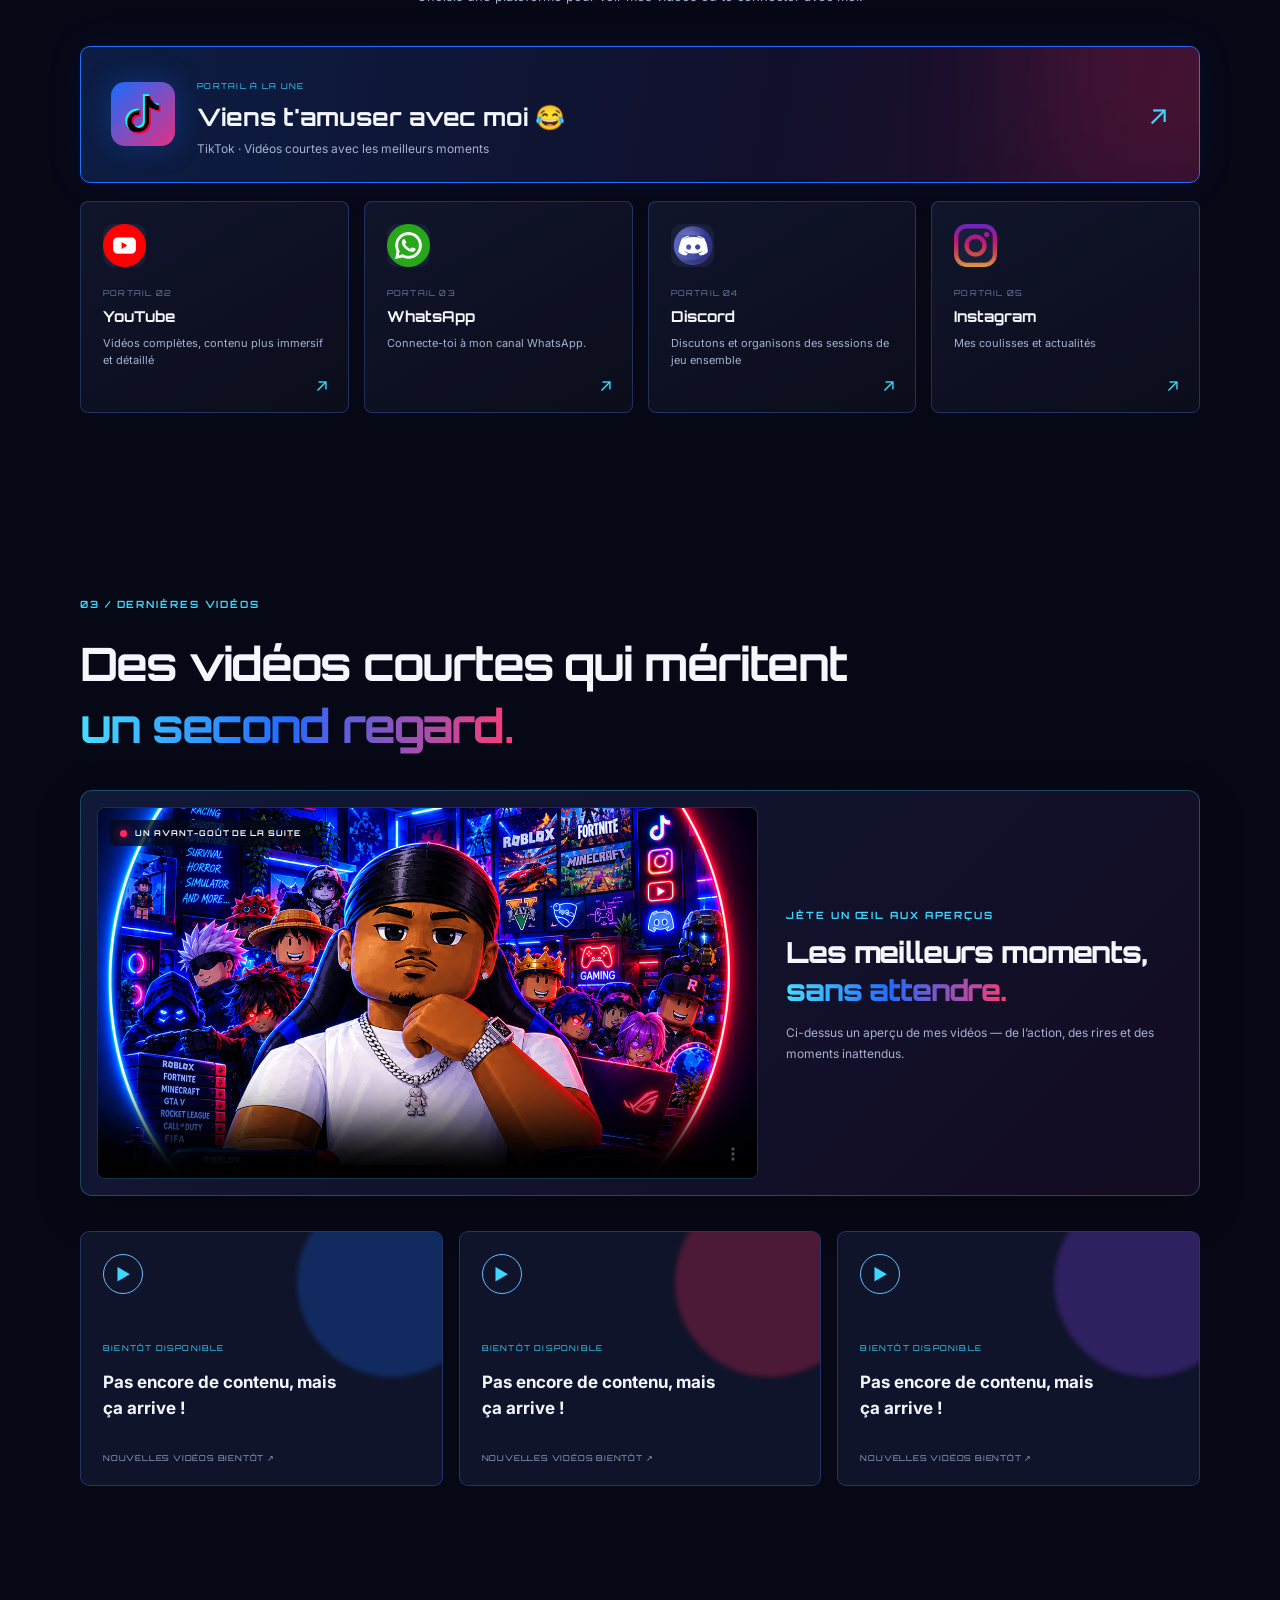
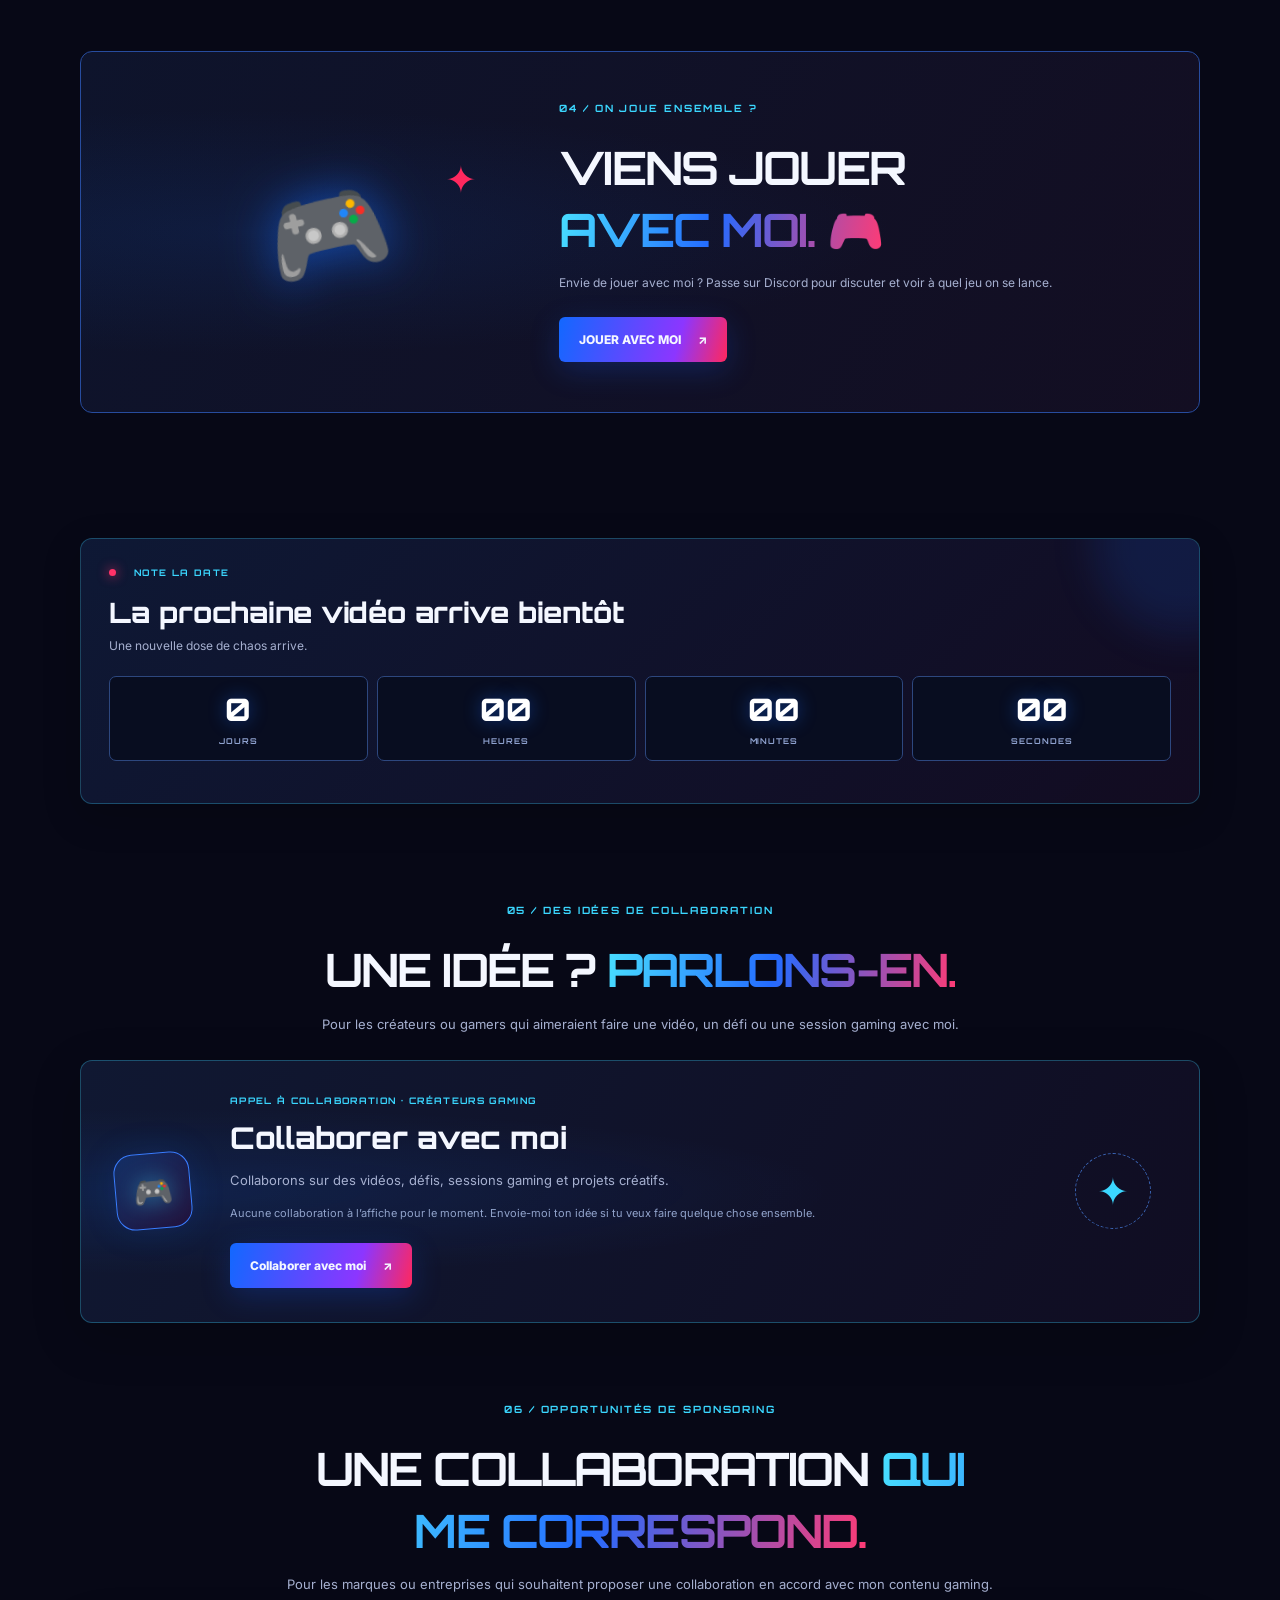
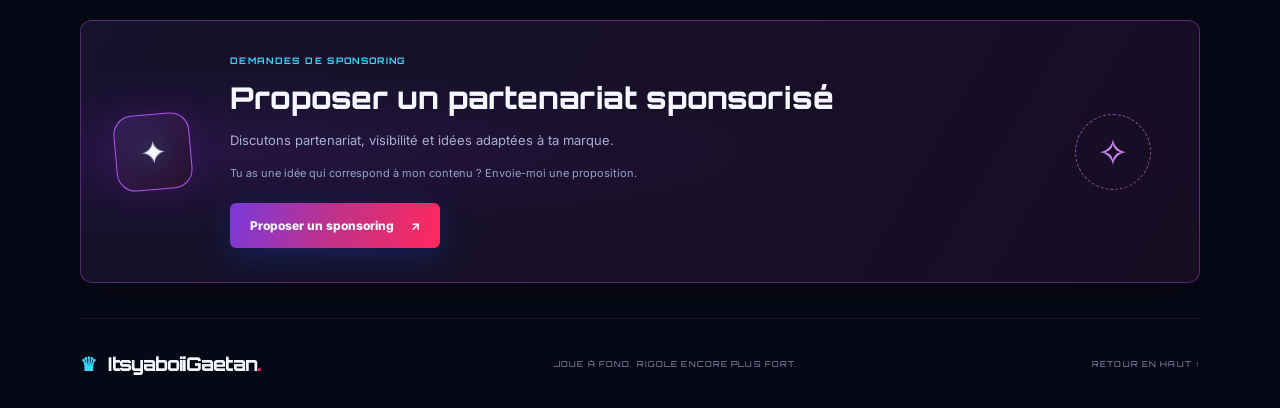
==== commit 26dda031: "Refresh translated clip copy" ====
--- a/index.html
+++ b/index.html
@@ -9,7 +9,7 @@
   <link rel="stylesheet" href="style.css">
   <script src="script.js" defer></script>
   <script src="features.js" defer></script>
-  <script src="language.js" defer></script>
+  <script src="language.js?v=coming-soon-copy" defer></script>
 </head>
 <body>
 
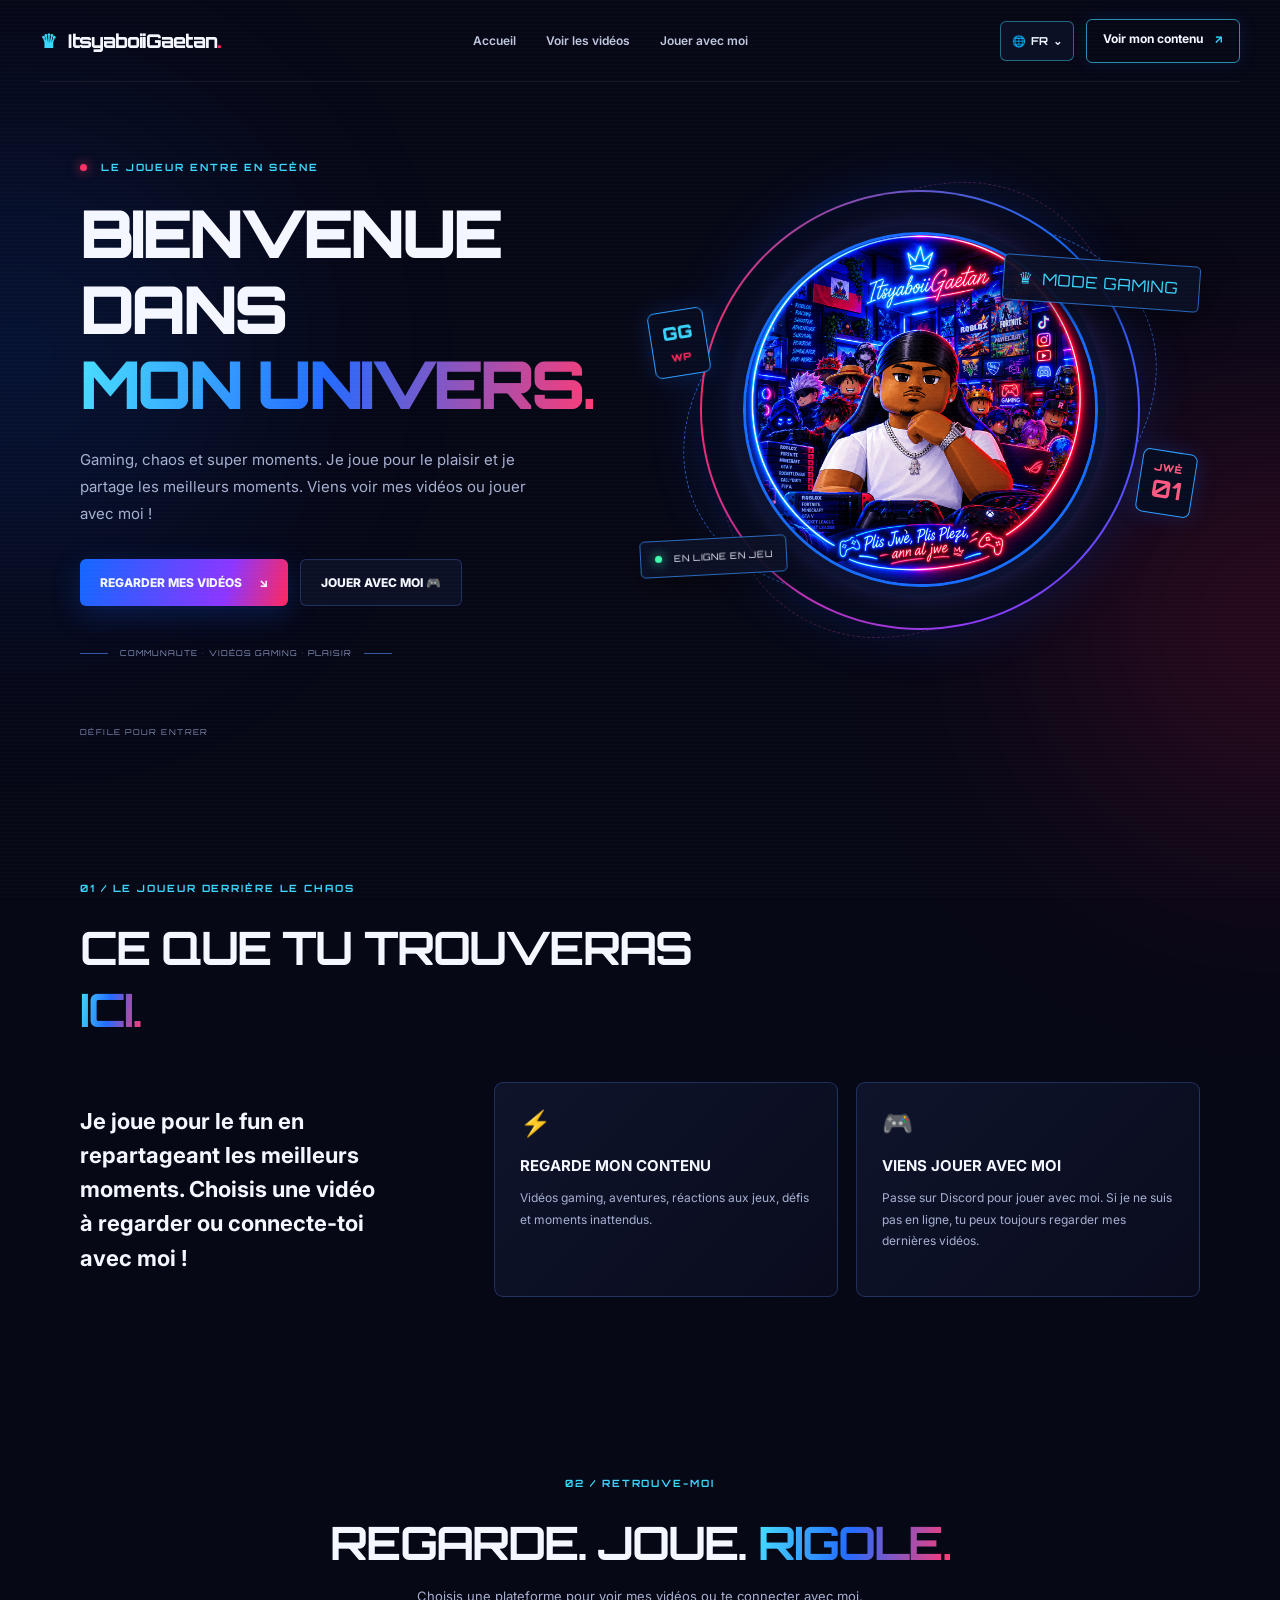
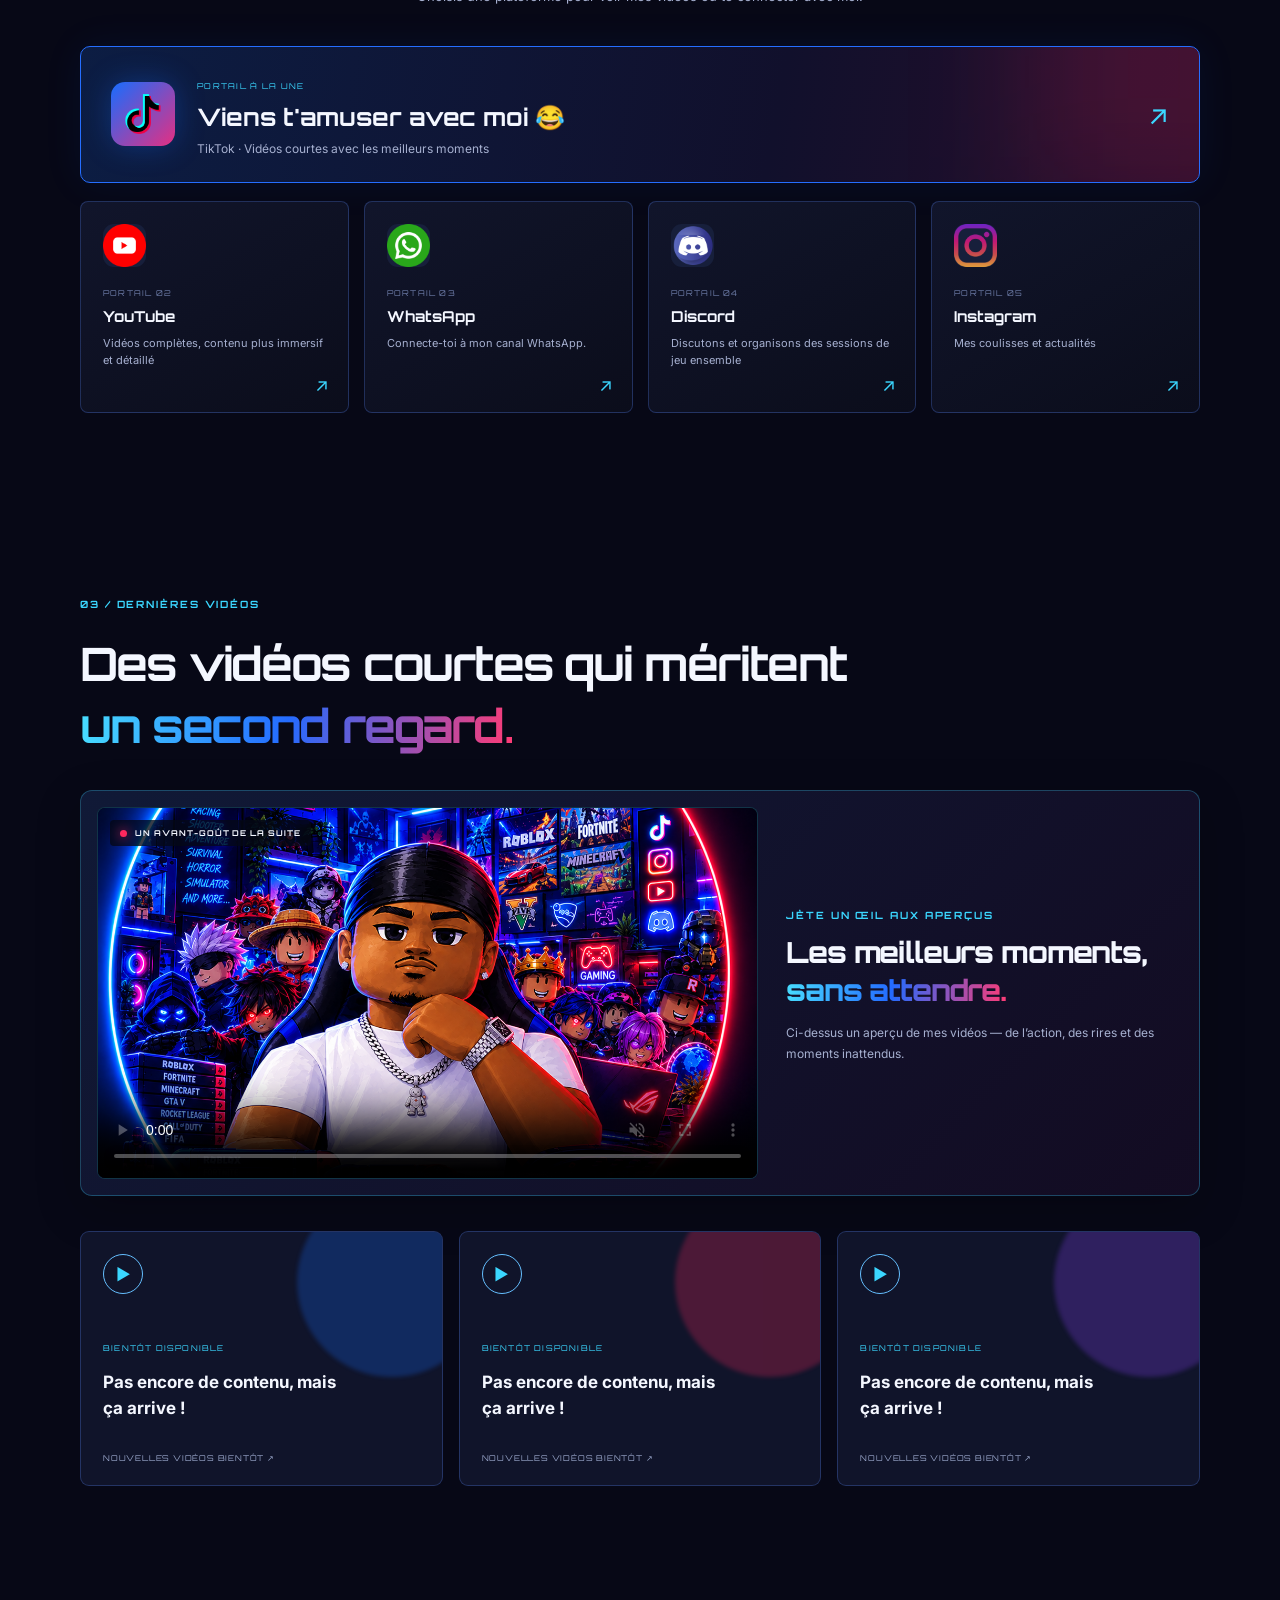
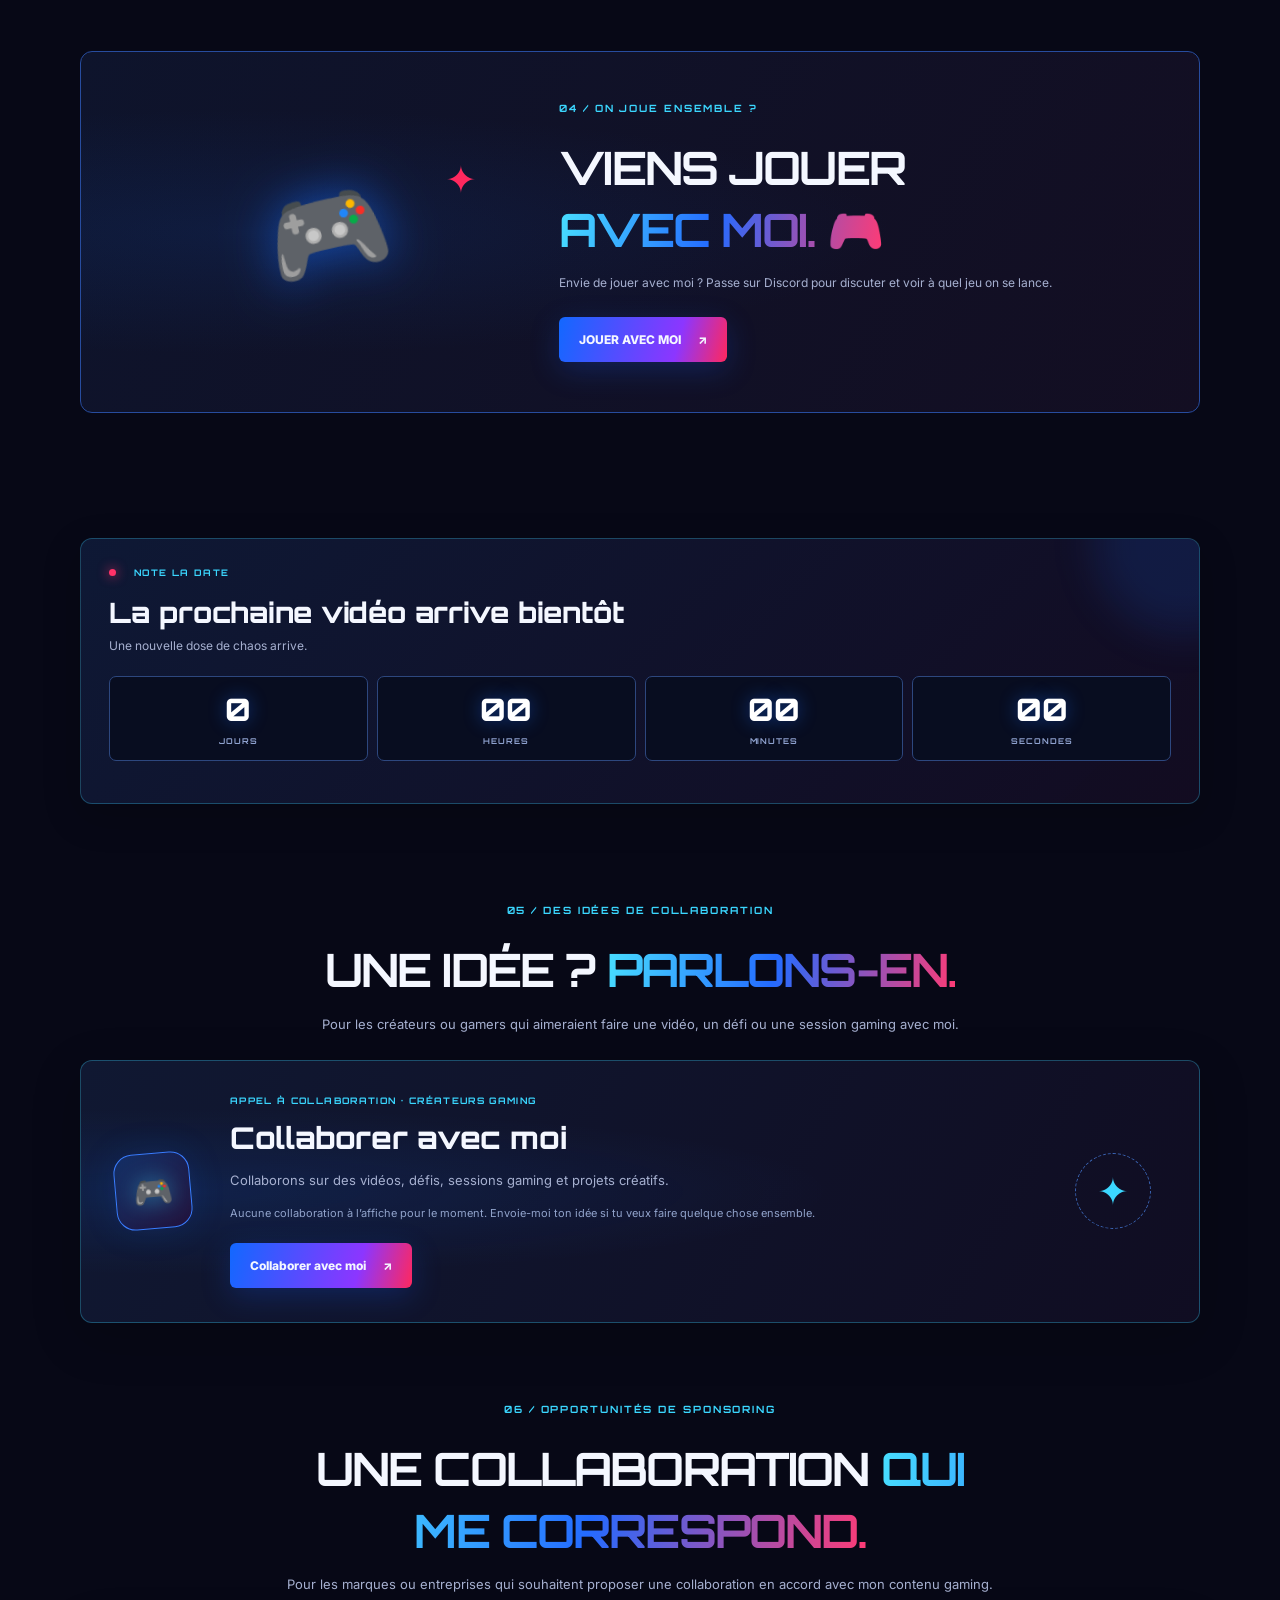
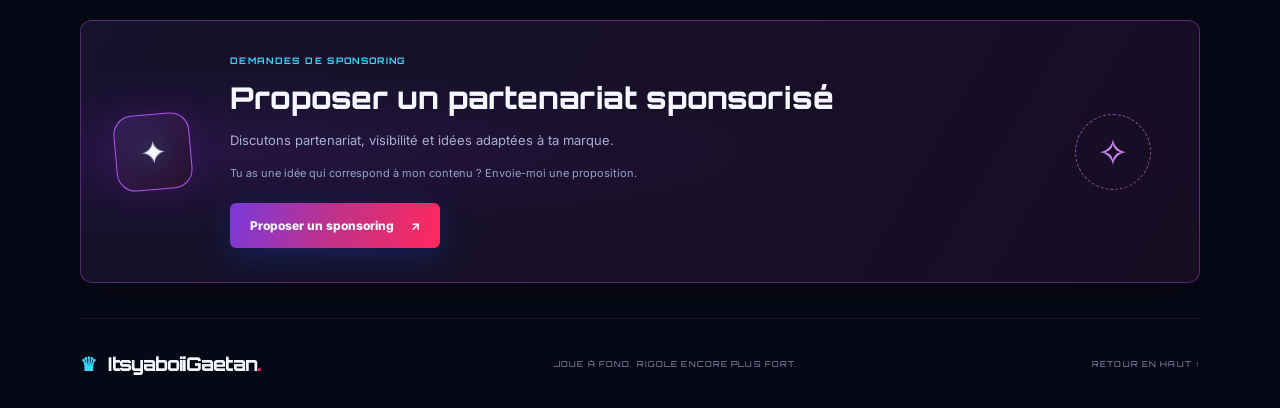
==== commit c65d47c1: "Update all Discord invite links to the new server URL" ====
--- a/index.html
+++ b/index.html
@@ -4,7 +4,7 @@
   <meta charset="utf-8">
   <meta name="viewport" content="width=device-width, initial-scale=1">
   <meta name="theme-color" content="#070816">
-  <meta name="description" content="Gaming, vidéos drôles et aventures Roblox avec ItsyaboiiGaetan. Viens regarder mes vidéos ou jouer avec moi.">
+  <meta name="description" content="Vidéos Gaming et aventures avec ItsyaboiiGaetan. Viens regarder mes vidéos ou jouer avec moi.">
   <title>ItsyaboiiGaetan | Gaming Link Page</title>
   <link rel="stylesheet" href="style.css">
   <script src="script.js" defer></script>
@@ -114,7 +114,7 @@
         <a class="portal-card" href="https://chat.whatsapp.com/HUxsLB0wQgkABOMzkRu976" target="_blank" rel="noopener noreferrer" data-link="whatsapp" data-editable="WhatsApp card" data-edit-type="link">
           <img class="portal-icon" src="assets/whatsapp_icon.png" alt="" aria-hidden="true"><span class="portal-number">PÒTAY 03</span><h3>WhatsApp</h3><p data-i18n="whatsappDesc">Ekri m sou WhatsApp</p><span class="portal-arrow">↗</span>
         </a>
-        <a class="portal-card" href="https://discord.gg/qbtr7qVmxw" target="_blank" rel="noopener noreferrer" data-link="discord" data-editable="Discord card" data-edit-type="link">
+        <a class="portal-card" href="https://discord.gg/kay5e3cQQs" target="_blank" rel="noopener noreferrer" data-link="discord" data-editable="Discord card" data-edit-type="link">
           <img class="portal-icon" src="assets/discord_icon.png" alt="" aria-hidden="true"><span class="portal-number">PÒTAY 04</span><h3>Discord</h3><p>Rankontre ekip la epi pase tan ansanm</p><span class="portal-arrow">↗</span>
         </a>
         <a class="portal-card" href="https://www.instagram.com/itsyaboiigaetan/" target="_blank" rel="noopener noreferrer" data-link="instagram" data-editable="Instagram card" data-edit-type="link">
@@ -141,9 +141,9 @@
         </div>
       </div>
       <div class="clip-grid">
-        <a class="clip-card clip-blue" href="#links" data-editable="Funny moments clip" data-edit-type="link"><div class="clip-play">▶</div><span class="clip-type">KONTNI AP VINI BYENTO</span><h3>Poko gen kontni, men l ap vini byento!</h3><span class="clip-bottom">NOUVO VIDEYO BYENTO ↗</span></a>
-        <a class="clip-card clip-red" href="#links" data-editable="Horror reaction clip" data-edit-type="link"><div class="clip-play">▶</div><span class="clip-type">KONTNI AP VINI BYENTO</span><h3>Poko gen kontni, men l ap vini byento!</h3><span class="clip-bottom">NOUVO VIDEYO BYENTO ↗</span></a>
-        <a class="clip-card clip-purple" href="#links" data-editable="Challenge clip" data-edit-type="link"><div class="clip-play">▶</div><span class="clip-type">KONTNI AP VINI BYENTO</span><h3>Poko gen kontni, men l ap vini byento!</h3><span class="clip-bottom">NOUVO VIDEYO BYENTO ↗</span></a>
+        <a class="clip-card clip-blue" href="#links" data-editable="Funny moments clip" data-edit-type="link"><div class="clip-play">▶</div><span class="clip-type">KONTNI AP VINI BYENTO</span><h3>Pokou gen kontni, men l ap vini!</h3><span class="clip-bottom">NOUVO VIDEYO BYENTO ↗</span></a>
+        <a class="clip-card clip-red" href="#links" data-editable="Horror reaction clip" data-edit-type="link"><div class="clip-play">▶</div><span class="clip-type">KONTNI AP VINI BYENTO</span><h3>Pokou gen kontni, men l ap vini!</h3><span class="clip-bottom">NOUVO VIDEYO BYENTO ↗</span></a>
+        <a class="clip-card clip-purple" href="#links" data-editable="Challenge clip" data-edit-type="link"><div class="clip-play">▶</div><span class="clip-type">KONTNI AP VINI BYENTO</span><h3>Pokou gen kontni, men l ap vini!</h3><span class="clip-bottom">NOUVO VIDEYO BYENTO ↗</span></a>
       </div>
     </section>
 
@@ -154,7 +154,7 @@
           <p class="eyebrow">04 / REYINI AK EKIP LA</p>
           <h2 data-editable="Kominote heading" data-edit-type="rich">Jwèt la pi bèl<br><span class="gradient-text">lè ou ladan l.</span></h2>
           <p>Rantre nan kominote a, pataje ri yo, epi vin la pou pwochen avanti a.</p>
-          <a class="button button-primary" href="https://discord.gg/qbtr7qVmxw" target="_blank" rel="noopener noreferrer" data-link="discord" data-editable="Kominote button" data-edit-type="link">Rantre nan kominote a <span>↗</span></a>
+          <a class="button button-primary" href="https://discord.gg/kay5e3cQQs" target="_blank" rel="noopener noreferrer" data-link="discord" data-editable="Kominote button" data-edit-type="link">Rantre nan kominote a <span>↗</span></a>
         </div>
       </div>
     </section>
@@ -180,7 +180,7 @@
       </div>
       <article class="collab-card partner-card">
         <div class="collab-icon"><span class="icon-glyph" aria-hidden="true">🎮</span></div>
-        <div class="collab-copy"><span class="collab-tag" data-i18n="partnerTag">OPEN CALL · GAMING CREATORS</span><h3 data-i18n="partnerCardTitle">Become a Partner</h3><p data-i18n="partnerCardDesc">Kolabore sou videyo, defi, sesyon gaming ak lòt pwojè kreyatif.</p><p class="collab-empty" data-i18n="partnerEmpty">Pa gen patnè anonse pou kounye a — petèt se ou menm k ap premye a.</p><a class="button button-primary" href="partner-application.html" data-i18n="partnerButton">Be a Partner <span>↗</span></a></div>
+        <div class="collab-copy"><span class="collab-tag" data-i18n="partnerTag">OPEN CALL · GAMING CREATORS</span><h3 data-i18n="partnerCardTitle">Become a Partner</h3><p data-i18n="partnerCardDesc">Kolebre ansanm, kreye kontni, ak devlope yon kominote solid.</p><p class="collab-empty" data-i18n="partnerEmpty">Pase gen pwoblèm pa gen okenn lòt fason. Ann travay ansanm.</p><a class="button button-primary partner-button" href="partner-application.html" data-i18n="partnerButton">Be a Partner <span>↗</span></a></div>
         <div class="collab-orbit" aria-hidden="true">✦</div>
       </article>
     </section>
@@ -193,7 +193,7 @@
       </div>
       <article class="collab-card sponsor-card">
         <div class="collab-icon sponsor-icon"><span class="icon-glyph" aria-hidden="true">✦</span></div>
-        <div class="collab-copy"><span class="collab-tag" data-i18n="sponsorTag">SPONSORSHIP INQUIRIES</span><h3 data-i18n="sponsorCardTitle">Become a Sponsor</h3><p data-i18n="sponsorCardDesc">Ann pale sou patenarya, vizibilite, ak lide ki ka mache ak mak ou.</p><p class="collab-empty" data-i18n="sponsorEmpty">Premye plas sponsor la poko pran — se moman pa w pou w kontakte nou.</p><a class="button button-primary sponsor-button" href="sponsor-application.html" data-i18n="sponsorButton">Be a Sponsor <span>↗</span></a></div>
+        <div class="collab-copy"><span class="collab-tag" data-i18n="sponsorTag">SPONSORSHIP INQUIRIES</span><h3 data-i18n="sponsorCardTitle">Become a Sponsor</h3><p data-i18n="sponsorCardDesc">Ann kreye yon pakèt ki bay valè, vizibilite ak konèsans nan kominote a.</p><p class="collab-empty" data-i18n="sponsorEmpty">Premye plas pa anpeche ou. Yon sipò solid dabò.</p><a class="button button-primary sponsor-button" href="sponsor-application.html" data-i18n="sponsorButton">Be a Sponsor <span>↗</span></a></div>
         <div class="collab-orbit" aria-hidden="true">✧</div>
       </article>
     </section>
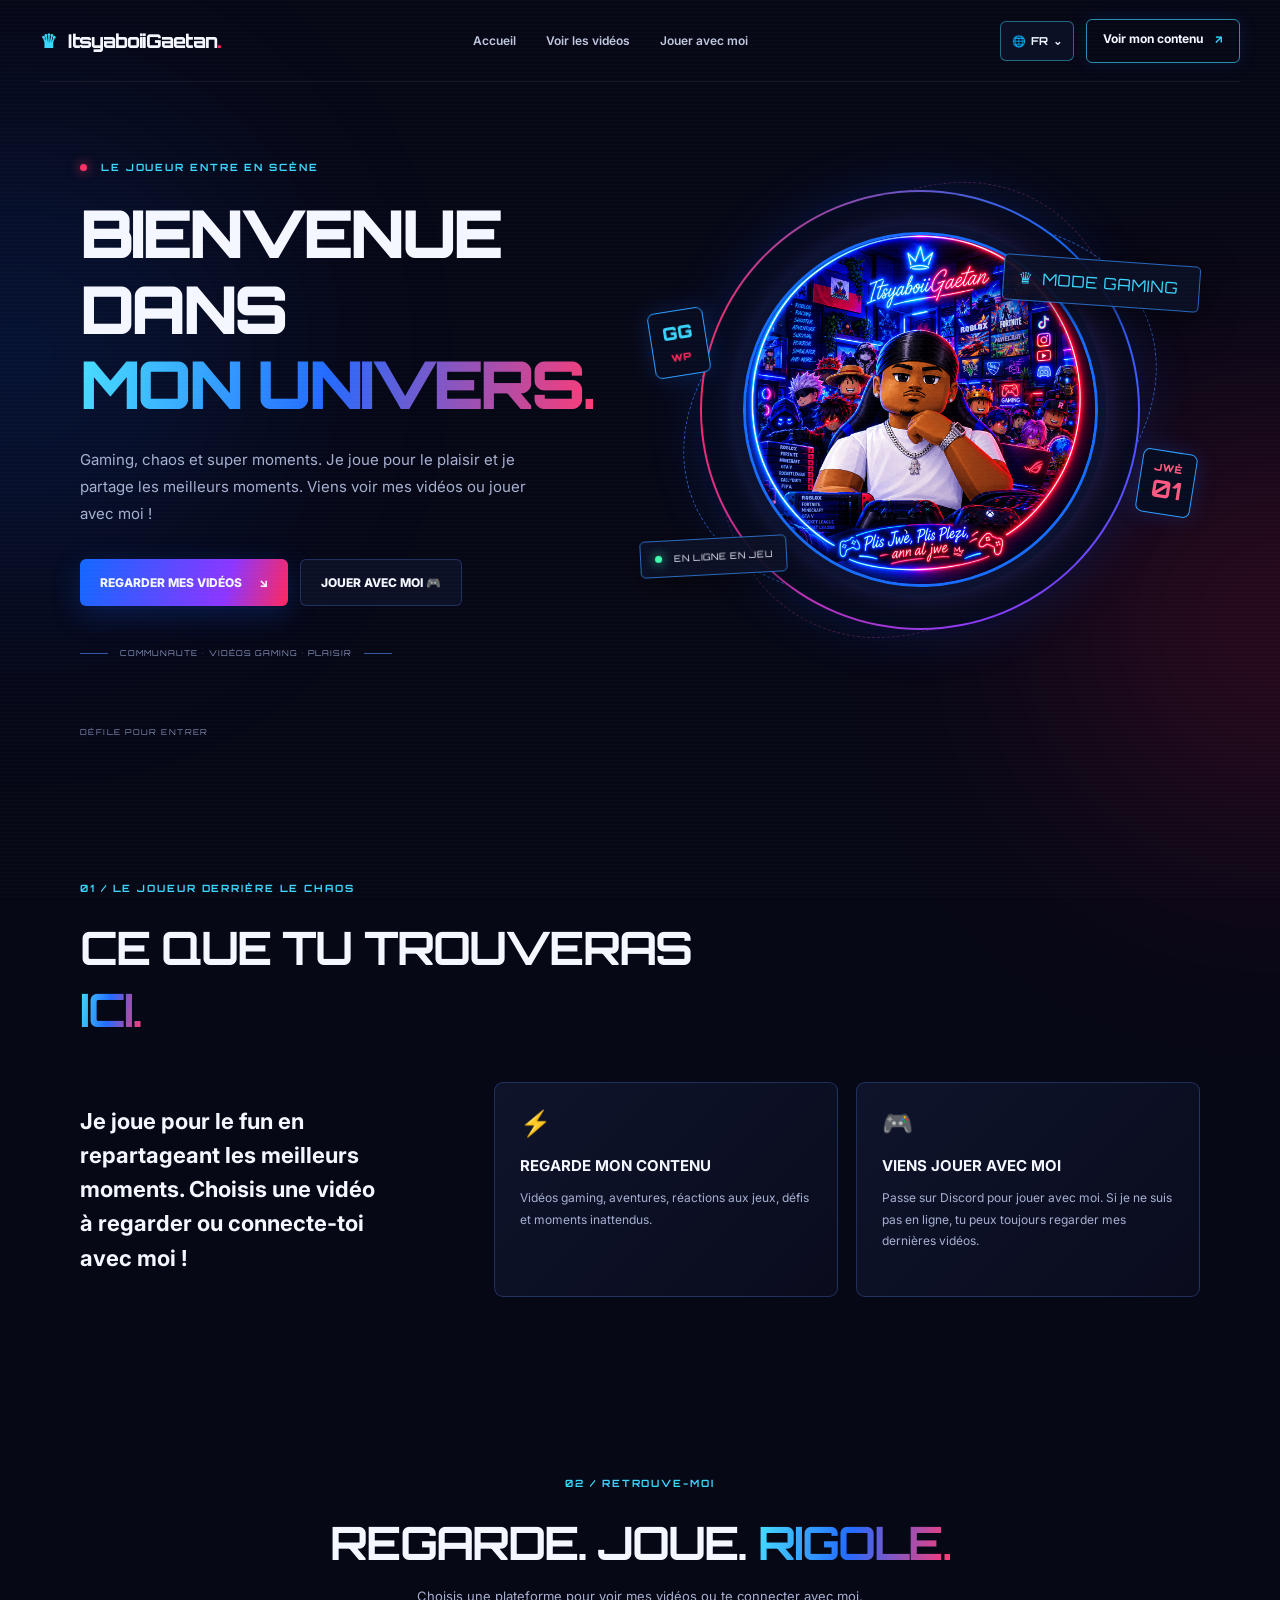
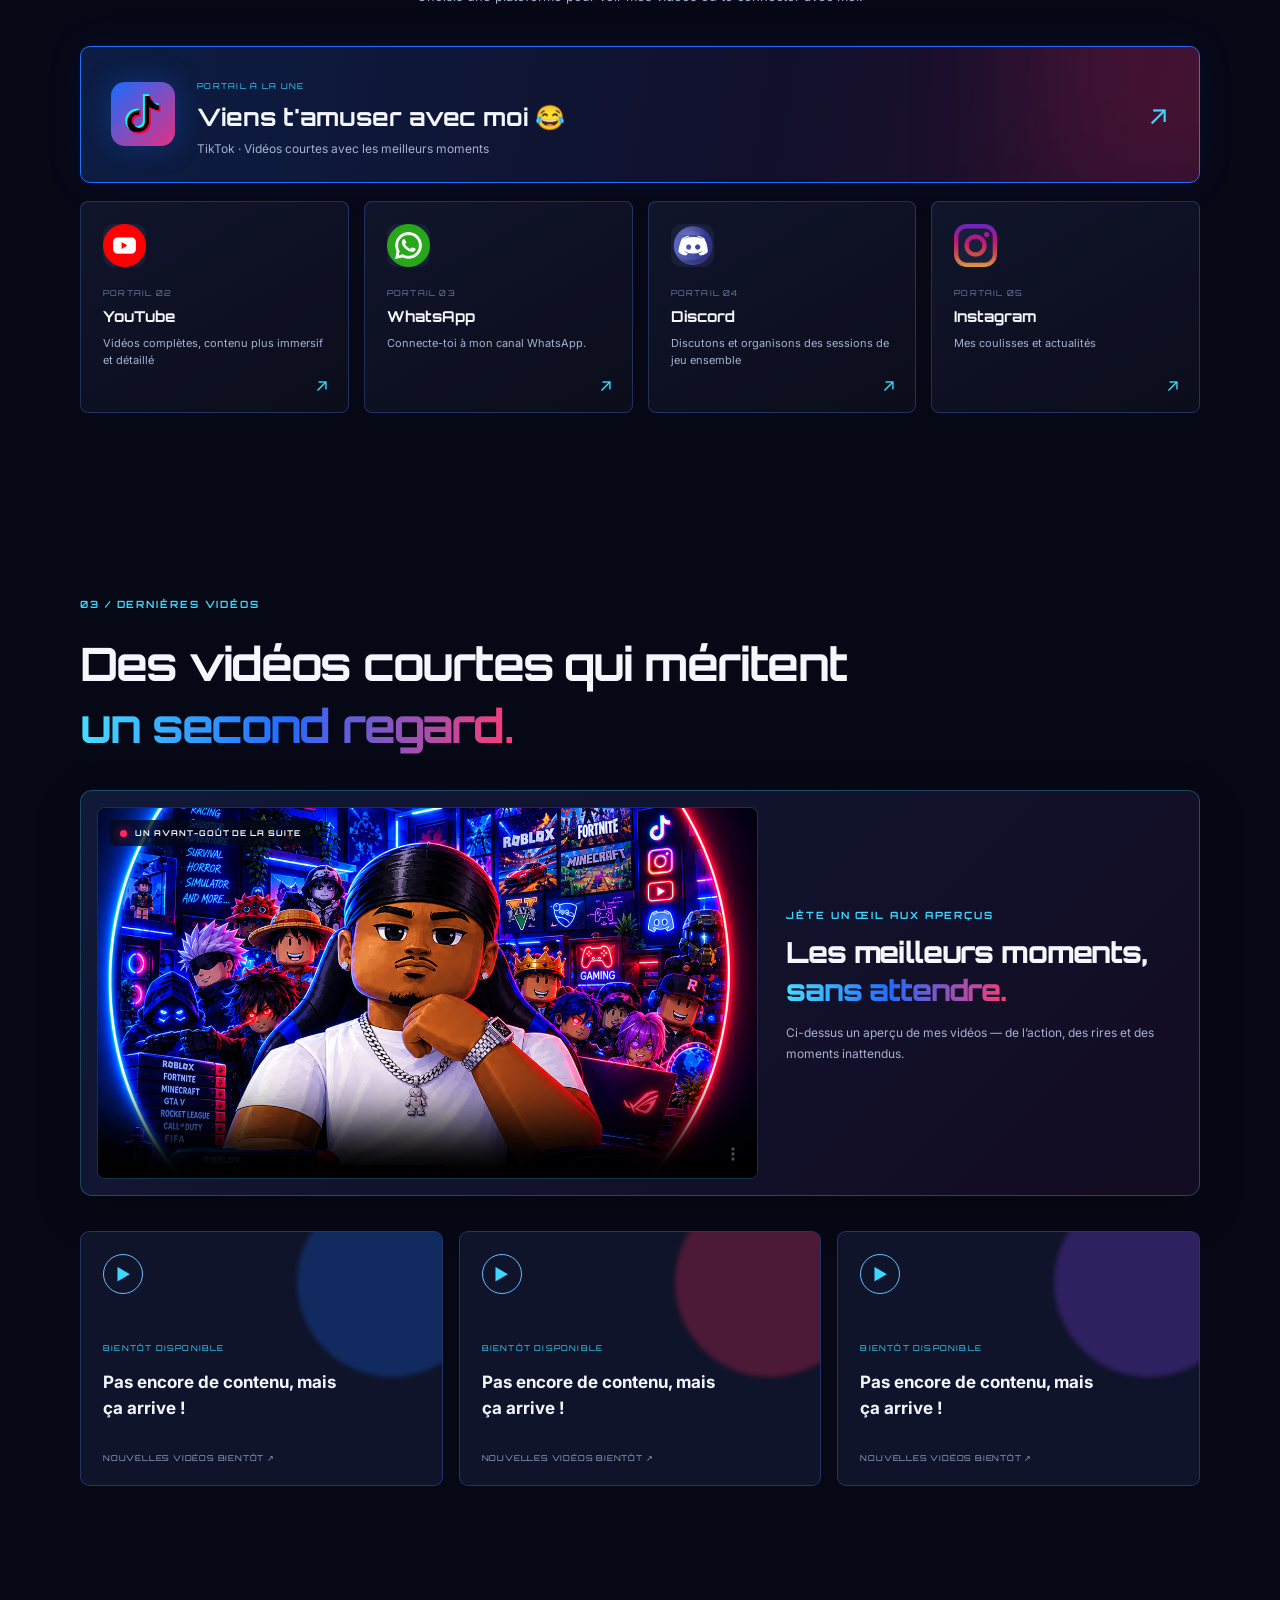
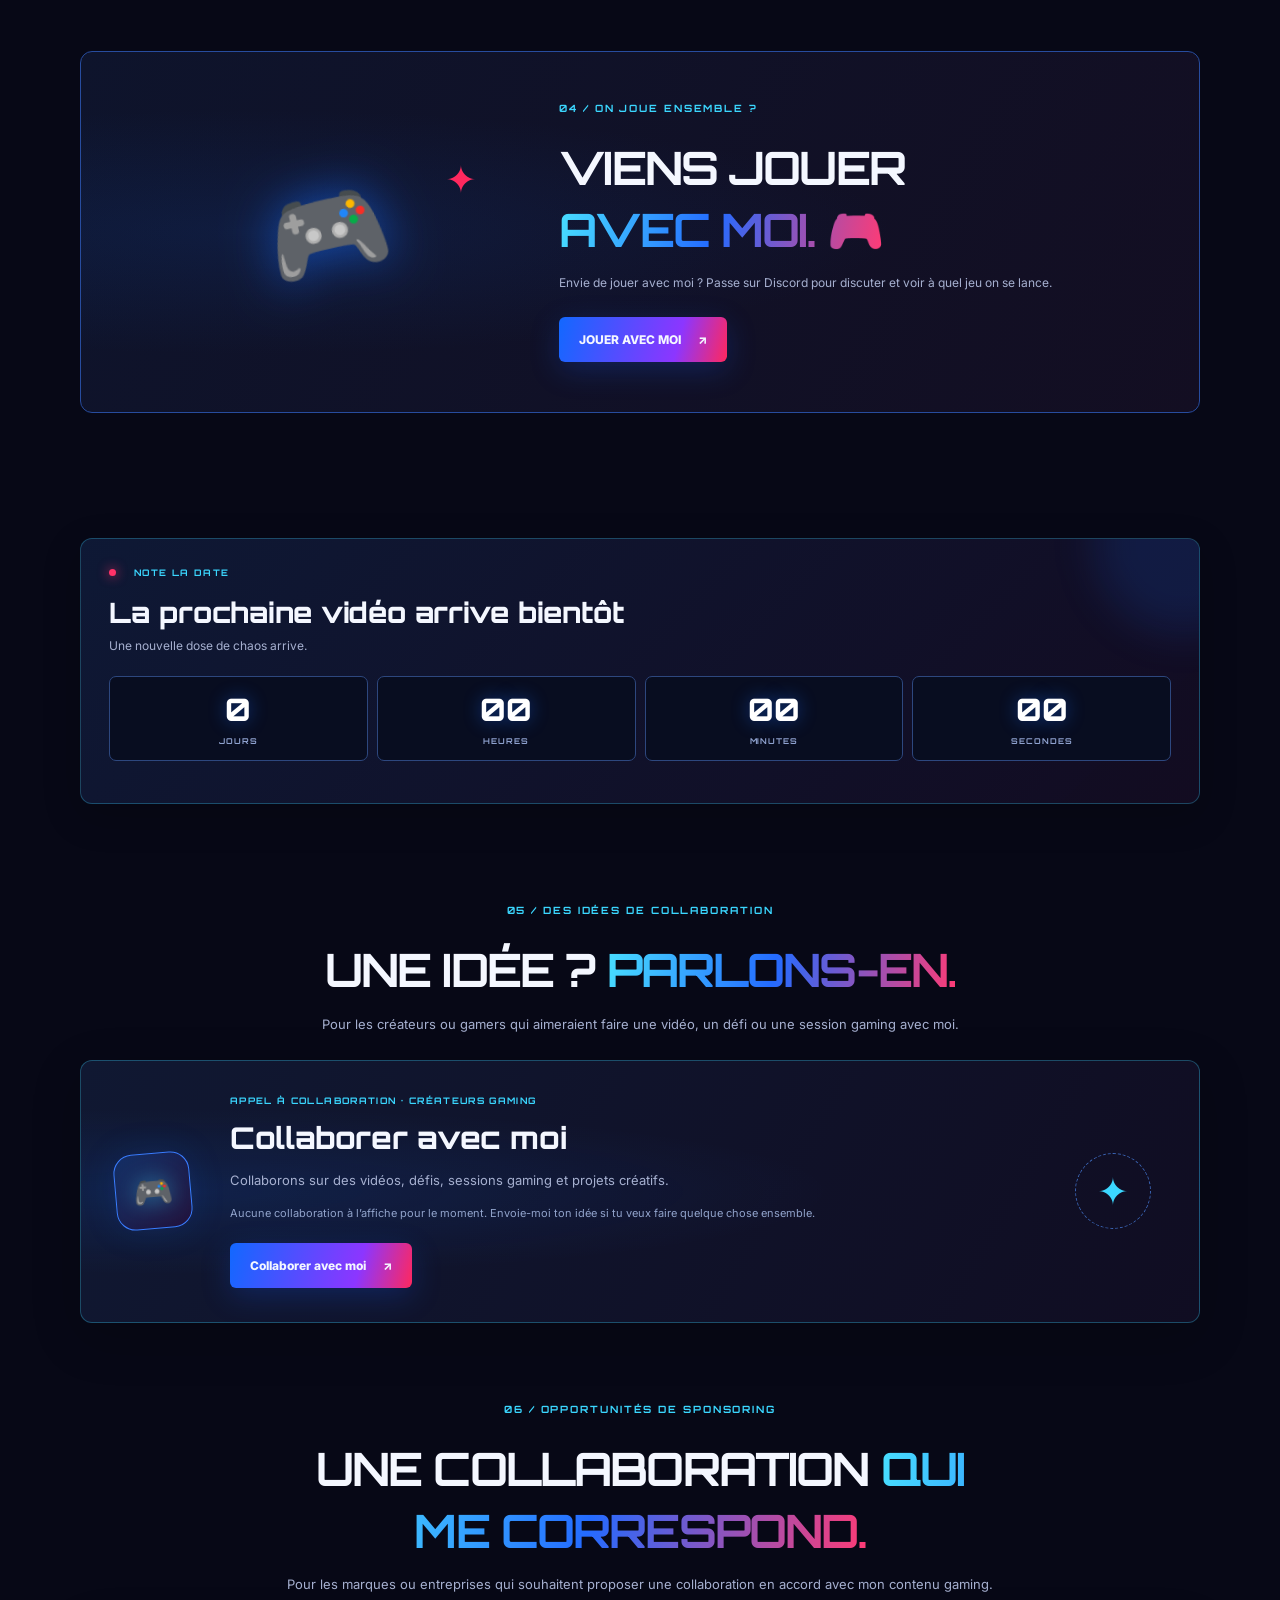
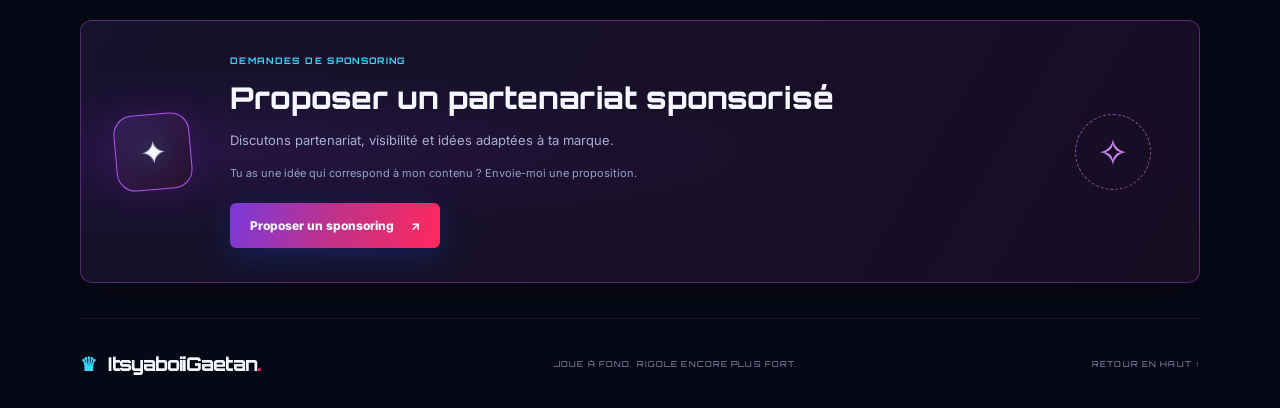
==== commit a89de811: "Update partnership and sponsorship form links" ====
--- a/index.html
+++ b/index.html
@@ -4,7 +4,7 @@
   <meta charset="utf-8">
   <meta name="viewport" content="width=device-width, initial-scale=1">
   <meta name="theme-color" content="#070816">
-  <meta name="description" content="Vidéos Gaming et aventures avec ItsyaboiiGaetan. Viens regarder mes vidéos ou jouer avec moi.">
+  <meta name="description" content="Gaming, vidéos drôles et aventures Roblox avec ItsyaboiiGaetan. Viens regarder mes vidéos ou jouer avec moi.">
   <title>ItsyaboiiGaetan | Gaming Link Page</title>
   <link rel="stylesheet" href="style.css">
   <script src="script.js" defer></script>
@@ -141,9 +141,9 @@
         </div>
       </div>
       <div class="clip-grid">
-        <a class="clip-card clip-blue" href="#links" data-editable="Funny moments clip" data-edit-type="link"><div class="clip-play">▶</div><span class="clip-type">KONTNI AP VINI BYENTO</span><h3>Pokou gen kontni, men l ap vini!</h3><span class="clip-bottom">NOUVO VIDEYO BYENTO ↗</span></a>
-        <a class="clip-card clip-red" href="#links" data-editable="Horror reaction clip" data-edit-type="link"><div class="clip-play">▶</div><span class="clip-type">KONTNI AP VINI BYENTO</span><h3>Pokou gen kontni, men l ap vini!</h3><span class="clip-bottom">NOUVO VIDEYO BYENTO ↗</span></a>
-        <a class="clip-card clip-purple" href="#links" data-editable="Challenge clip" data-edit-type="link"><div class="clip-play">▶</div><span class="clip-type">KONTNI AP VINI BYENTO</span><h3>Pokou gen kontni, men l ap vini!</h3><span class="clip-bottom">NOUVO VIDEYO BYENTO ↗</span></a>
+        <a class="clip-card clip-blue" href="#links" data-editable="Funny moments clip" data-edit-type="link"><div class="clip-play">▶</div><span class="clip-type">KONTNI AP VINI BYENTO</span><h3>Poko gen kontni, men l ap vini byento!</h3><span class="clip-bottom">NOUVO VIDEYO BYENTO ↗</span></a>
+        <a class="clip-card clip-red" href="#links" data-editable="Horror reaction clip" data-edit-type="link"><div class="clip-play">▶</div><span class="clip-type">KONTNI AP VINI BYENTO</span><h3>Poko gen kontni, men l ap vini byento!</h3><span class="clip-bottom">NOUVO VIDEYO BYENTO ↗</span></a>
+        <a class="clip-card clip-purple" href="#links" data-editable="Challenge clip" data-edit-type="link"><div class="clip-play">▶</div><span class="clip-type">KONTNI AP VINI BYENTO</span><h3>Poko gen kontni, men l ap vini byento!</h3><span class="clip-bottom">NOUVO VIDEYO BYENTO ↗</span></a>
       </div>
     </section>
 
@@ -180,7 +180,7 @@
       </div>
       <article class="collab-card partner-card">
         <div class="collab-icon"><span class="icon-glyph" aria-hidden="true">🎮</span></div>
-        <div class="collab-copy"><span class="collab-tag" data-i18n="partnerTag">OPEN CALL · GAMING CREATORS</span><h3 data-i18n="partnerCardTitle">Become a Partner</h3><p data-i18n="partnerCardDesc">Kolebre ansanm, kreye kontni, ak devlope yon kominote solid.</p><p class="collab-empty" data-i18n="partnerEmpty">Pase gen pwoblèm pa gen okenn lòt fason. Ann travay ansanm.</p><a class="button button-primary partner-button" href="partner-application.html" data-i18n="partnerButton">Be a Partner <span>↗</span></a></div>
+        <div class="collab-copy"><span class="collab-tag" data-i18n="partnerTag">OPEN CALL · GAMING CREATORS</span><h3 data-i18n="partnerCardTitle">Become a Partner</h3><p data-i18n="partnerCardDesc">Kolabore sou videyo, defi, sesyon gaming ak lòt pwojè kreyatif.</p><p class="collab-empty" data-i18n="partnerEmpty">Pa gen patnè anonse pou kounye a — petèt se ou menm k ap premye a.</p><a class="button button-primary" href="https://form.jotform.com/262958274640062" data-i18n="partnerButton">Be a Partner <span>↗</span></a></div>
         <div class="collab-orbit" aria-hidden="true">✦</div>
       </article>
     </section>
@@ -193,7 +193,7 @@
       </div>
       <article class="collab-card sponsor-card">
         <div class="collab-icon sponsor-icon"><span class="icon-glyph" aria-hidden="true">✦</span></div>
-        <div class="collab-copy"><span class="collab-tag" data-i18n="sponsorTag">SPONSORSHIP INQUIRIES</span><h3 data-i18n="sponsorCardTitle">Become a Sponsor</h3><p data-i18n="sponsorCardDesc">Ann kreye yon pakèt ki bay valè, vizibilite ak konèsans nan kominote a.</p><p class="collab-empty" data-i18n="sponsorEmpty">Premye plas pa anpeche ou. Yon sipò solid dabò.</p><a class="button button-primary sponsor-button" href="sponsor-application.html" data-i18n="sponsorButton">Be a Sponsor <span>↗</span></a></div>
+        <div class="collab-copy"><span class="collab-tag" data-i18n="sponsorTag">SPONSORSHIP INQUIRIES</span><h3 data-i18n="sponsorCardTitle">Become a Sponsor</h3><p data-i18n="sponsorCardDesc">Ann pale sou patenarya, vizibilite, ak lide ki ka mache ak mak ou.</p><p class="collab-empty" data-i18n="sponsorEmpty">Premye plas sponsor la poko pran — se moman pa w pou w kontakte nou.</p><a class="button button-primary sponsor-button" href="https://form.jotform.com/262958265901062" data-i18n="sponsorButton">Be a Sponsor <span>↗</span></a></div>
         <div class="collab-orbit" aria-hidden="true">✧</div>
       </article>
     </section>
